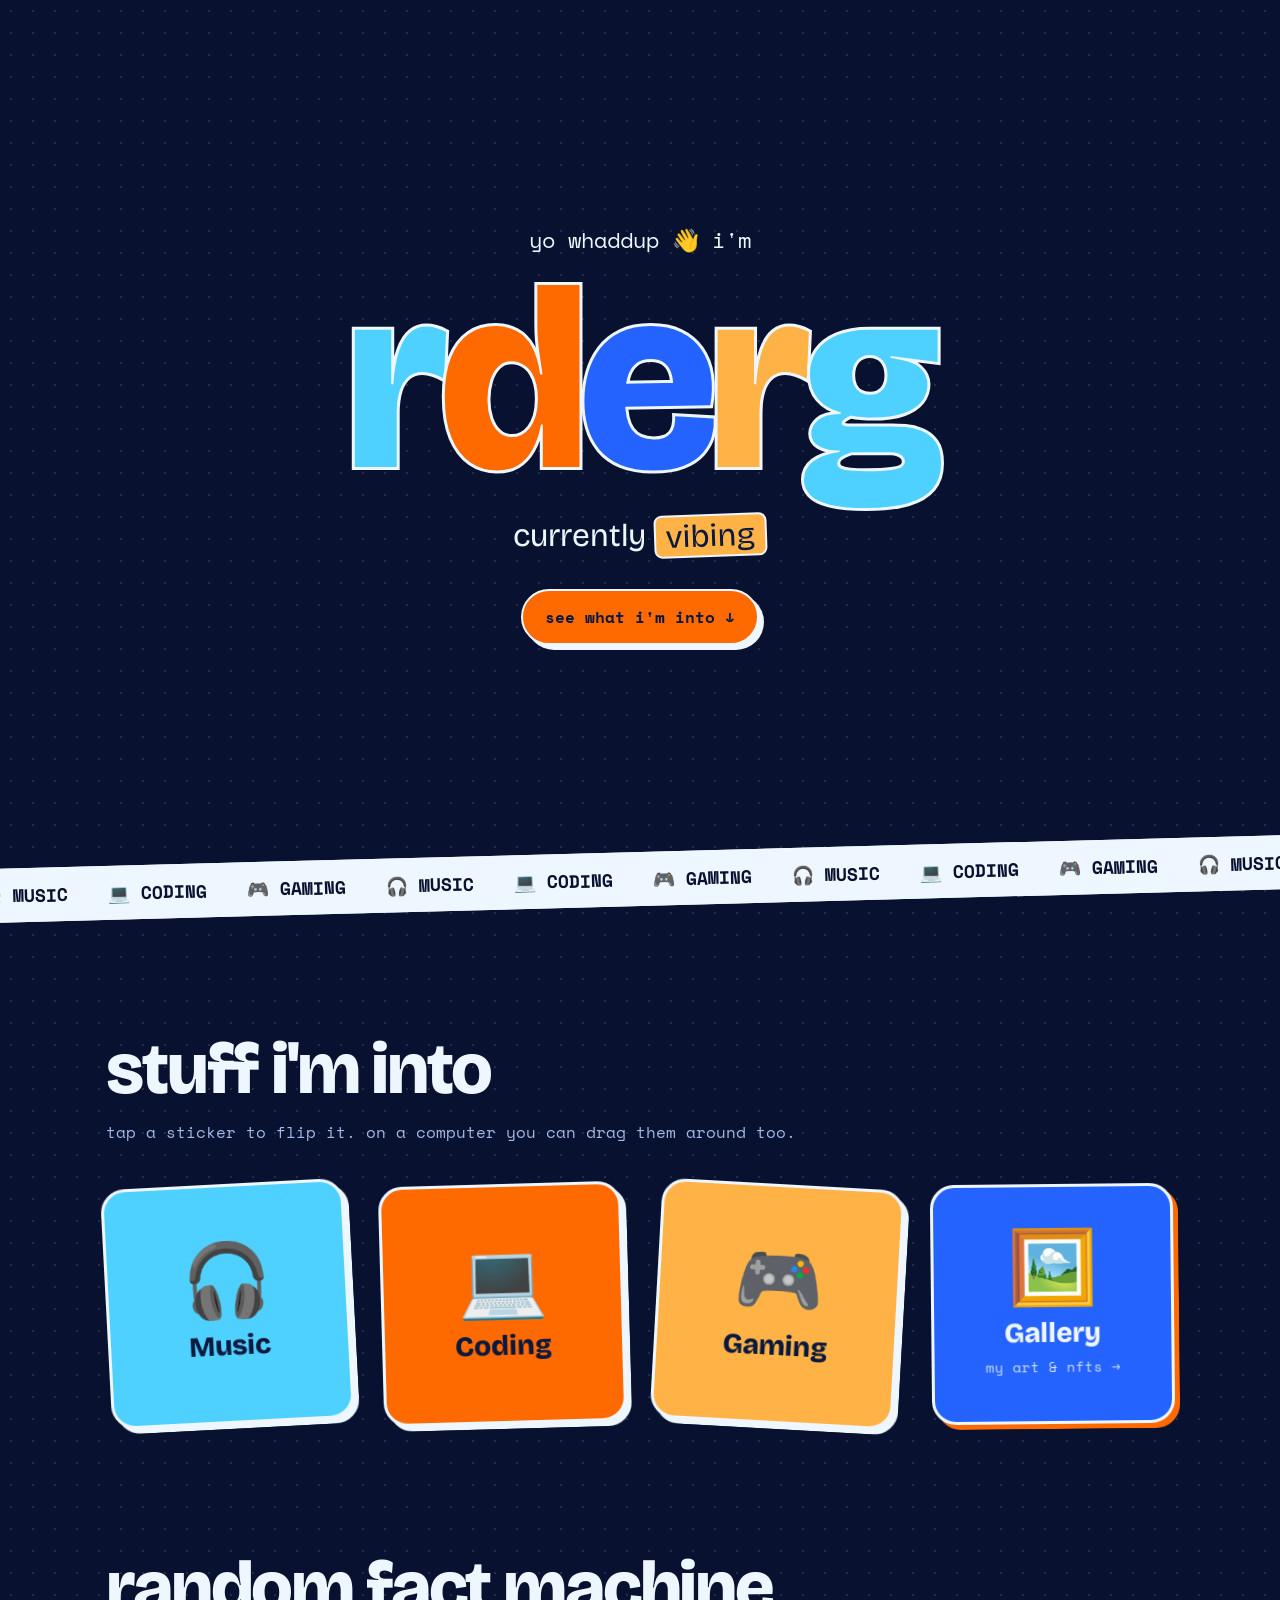
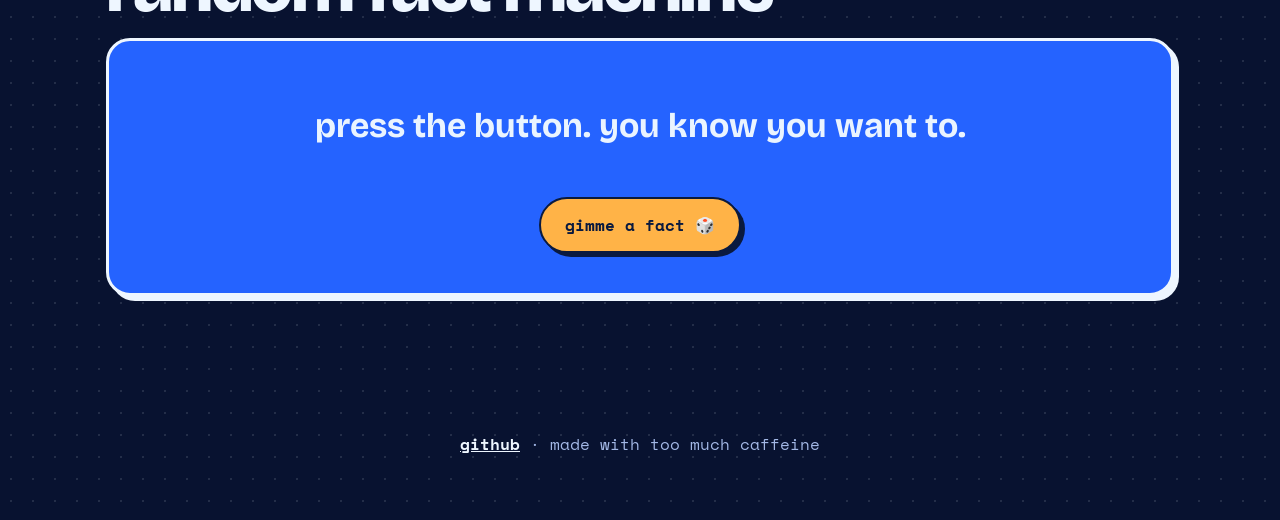
==== index.html @ 8c806bb3 "Build new personal site with sticker board and gallery Dark-only site in the fursona palette: bouncy" ====
<!DOCTYPE html>
<html lang="en">
<head>
  <meta charset="utf-8">
  <meta name="viewport" content="width=device-width, initial-scale=1">
  <title>rderg</title>
  <meta name="description" content="rderg's corner of the internet.">
  <link rel="icon" href="data:image/svg+xml,<svg xmlns='http://www.w3.org/2000/svg' viewBox='0 0 100 100'><text y='.9em' font-size='90'>✌️</text></svg>">
  <link rel="preconnect" href="https://fonts.googleapis.com">
  <link rel="preconnect" href="https://fonts.gstatic.com" crossorigin>
  <link href="https://fonts.googleapis.com/css2?family=Bricolage+Grotesque:opsz,wght@12..96,400;12..96,700;12..96,800&family=Space+Mono:wght@400;700&display=swap" rel="stylesheet">
  <link rel="stylesheet" href="style.css">
</head>
<body>
  <header class="hero">
    <p class="hero-hi">yo whaddup 👋 i'm</p>
    <h1 class="hero-name" id="heroName" aria-label="rderg">rderg</h1>
    <p class="hero-tagline">
      currently <span class="rotator" id="rotator">vibing</span>
    </p>
    <a class="hero-cta" href="#stuff">see what i'm into ↓</a>
  </header>

  <div class="ticker-wrap" aria-hidden="true">
    <div class="ticker">
      <div class="ticker-track" id="tickerTrack"></div>
    </div>
  </div>

  <main>
    <section id="stuff" class="section">
      <h2 class="section-title">stuff i'm into</h2>
      <p class="section-hint">tap a sticker to flip it. on a computer you can drag them around too.</p>
      <div class="board" id="board"></div>
    </section>

    <section class="section">
      <h2 class="section-title">random fact machine</h2>
      <div class="fact-box">
        <p class="fact" id="fact">press the button. you know you want to.</p>
        <button class="fact-btn" id="factBtn">gimme a fact 🎲</button>
      </div>
    </section>
  </main>

  <footer class="footer">
    <p>
      <a href="https://github.com/rderg">github</a>
      <span aria-hidden="true">·</span>
      made with too much caffeine
    </p>
  </footer>

  <script src="script.js"></script>
</body>
</html>
---- style.css ----
:root {
  /* fursona palette */
  --blue-dark: #2563ff;
  --blue-light: #4fd1ff;
  --orange-light: #ffb347;
  --orange: #ff6a00;
  --navy: #0a1a3f;

  --bg: #081230;
  --ink: #eef6ff;
  --muted: #a3b8e6;
  --card: #12245a;
  --line: #eef6ff;
  --shadow: 5px 5px 0 var(--line);
  --display: "Bricolage Grotesque", system-ui, sans-serif;
  --mono: "Space Mono", ui-monospace, monospace;
}

* { box-sizing: border-box; }

html { scroll-behavior: smooth; }

body {
  margin: 0;
  background: var(--bg);
  background-image: radial-gradient(color-mix(in srgb, var(--ink) 12%, transparent) 1px, transparent 1px);
  background-size: 22px 22px;
  color: var(--ink);
  font-family: var(--display);
  overflow-x: hidden;
}

a { color: inherit; }

/* ---------- hero ---------- */
.hero {
  min-height: 92vh;
  display: flex;
  flex-direction: column;
  justify-content: center;
  align-items: center;
  text-align: center;
  padding: 80px 16px 40px;
}

.hero-hi {
  font-family: var(--mono);
  font-size: clamp(16px, 2.5vw, 22px);
  margin: 0;
}

.hero-name {
  font-size: clamp(88px, 22vw, 260px);
  font-weight: 800;
  line-height: .9;
  margin: 8px 0 16px;
  letter-spacing: -0.04em;
  user-select: none;
}

.hero-name span {
  display: inline-block;
  cursor: pointer;
  -webkit-text-stroke: 6px var(--line);
  paint-order: stroke fill;
  transition: transform .25s cubic-bezier(.3, 1.8, .5, 1);
}
.hero-name span:nth-child(4n+1) { color: var(--blue-light); }
.hero-name span:nth-child(4n+2) { color: var(--orange); }
.hero-name span:nth-child(4n+3) { color: var(--blue-dark); }
.hero-name span:nth-child(4n+4) { color: var(--orange-light); }
.hero-name span:hover { transform: translateY(-18px) rotate(-8deg); }
.hero-name span.boing { animation: boing .6s cubic-bezier(.3, 1.8, .5, 1); }

@keyframes boing {
  0%   { transform: scale(1); }
  30%  { transform: scale(1.3, .7); }
  60%  { transform: scale(.85, 1.2) translateY(-20px); }
  100% { transform: scale(1); }
}

.hero-tagline {
  font-size: clamp(20px, 3.5vw, 32px);
  margin: 0 0 32px;
}

.rotator {
  display: inline-block;
  background: var(--orange-light);
  color: var(--navy);
  padding: 0 10px;
  border: 2px solid var(--line);
  border-radius: 8px;
  transform: rotate(-2deg);
  transition: opacity .2s, transform .2s;
}
.rotator.out { opacity: 0; transform: rotate(-2deg) translateY(10px); }

.hero-cta {
  font-family: var(--mono);
  font-weight: 700;
  text-decoration: none;
  background: var(--orange);
  color: var(--navy);
  border: 2px solid var(--line);
  box-shadow: var(--shadow);
  padding: 14px 22px;
  border-radius: 999px;
  transition: transform .15s, box-shadow .15s;
}
.hero-cta:hover { transform: translate(-2px, -2px); box-shadow: 7px 7px 0 var(--line); }
.hero-cta:active { transform: translate(3px, 3px); box-shadow: 2px 2px 0 var(--line); }

/* ---------- ticker ---------- */
.ticker-wrap { overflow: hidden; padding: 24px 0; }
.ticker {
  background: var(--ink);
  color: var(--bg);
  border-block: 2px solid var(--line);
  overflow: hidden;
  transform: rotate(-1.5deg);
  margin: 0 -20px;
  padding: 12px 0;
}
.ticker-track {
  display: flex;
  width: max-content;
  gap: 40px;
  font-family: var(--mono);
  font-weight: 700;
  font-size: 18px;
  white-space: nowrap;
  animation: scroll 30s linear infinite;
}
@keyframes scroll { to { transform: translateX(-50%); } }

/* ---------- sections ---------- */
main { max-width: 1100px; margin: 0 auto; padding: 0 16px; }

.section { padding: 96px 0 24px; }

.section-title {
  font-size: clamp(40px, 7vw, 72px);
  font-weight: 800;
  margin: 0 0 8px;
  letter-spacing: -0.03em;
}
.section-hint {
  font-family: var(--mono);
  color: var(--muted);
  margin: 0 0 40px;
}

/* ---------- sticker board ---------- */
.board {
  display: grid;
  grid-template-columns: repeat(auto-fill, minmax(220px, 1fr));
  gap: 32px;
}

.sticker {
  position: relative;
  height: 240px;
  perspective: 900px;
  cursor: pointer;
  user-select: none;
  touch-action: manipulation;
  --tilt: var(--rand, 0deg);
  transform: translate(var(--dx, 0), var(--dy, 0)) rotate(var(--tilt, 0deg));
  transition: transform .3s cubic-bezier(.3, 1.6, .5, 1);
}
.sticker:hover { --tilt: 0deg; z-index: 5; }
.sticker.dragging { transition: none; z-index: 20; cursor: grabbing; }

.sticker-inner {
  position: absolute;
  inset: 0;
  transform-style: preserve-3d;
  transition: transform .6s cubic-bezier(.3, 1.4, .5, 1);
}
.sticker.flipped .sticker-inner { transform: rotateY(180deg); }

.sticker-face {
  position: absolute;
  inset: 0;
  backface-visibility: hidden;
  border: 3px solid var(--line);
  border-radius: 24px;
  box-shadow: var(--shadow);
  padding: 20px;
  display: flex;
  flex-direction: column;
}

.sticker-front {
  background: var(--accent);
  color: var(--accent-ink, var(--navy));
  align-items: center;
  justify-content: center;
  text-align: center;
}
.sticker-emoji { font-size: 72px; line-height: 1; margin-bottom: 12px; transition: transform .3s; }
.sticker:hover .sticker-emoji { transform: scale(1.15) rotate(10deg); }
.sticker-title { font-size: 28px; font-weight: 800; margin: 0; }
.sticker-sub { font-family: var(--mono); font-size: 14px; margin: 6px 0 0; opacity: .85; }

.sticker-link { display: block; text-decoration: none; }
.sticker-link .sticker-face { box-shadow: 5px 5px 0 var(--orange); }
.sticker-link:hover .sticker-face { box-shadow: 8px 8px 0 var(--orange); }

.sticker-back {
  background: var(--card);
  transform: rotateY(180deg);
  justify-content: center;
}
.sticker-back h3 { margin: 0 0 8px; font-size: 22px; }
.sticker-back p { margin: 0; font-family: var(--mono); font-size: 14px; line-height: 1.5; color: var(--muted); }

/* ---------- facts ---------- */
.fact-box {
  background: var(--blue-dark);
  color: #eaf4ff;
  border: 3px solid var(--line);
  border-radius: 24px;
  box-shadow: var(--shadow);
  padding: 40px 32px;
  text-align: center;
}
.fact {
  font-size: clamp(22px, 3.5vw, 34px);
  font-weight: 700;
  margin: 0 0 28px;
  min-height: 2.6em;
  display: flex;
  align-items: center;
  justify-content: center;
}
.fact.pop { animation: pop .4s cubic-bezier(.3, 1.8, .5, 1); }
@keyframes pop { from { transform: scale(.8); opacity: 0; } }

.fact-btn {
  font-family: var(--mono);
  font-weight: 700;
  font-size: 16px;
  background: var(--orange-light);
  color: var(--navy);
  border: 2px solid var(--navy);
  box-shadow: 4px 4px 0 var(--navy);
  padding: 14px 24px;
  border-radius: 999px;
  cursor: pointer;
  transition: transform .15s, box-shadow .15s;
}
.fact-btn:hover { transform: translate(-2px, -2px); box-shadow: 6px 6px 0 var(--navy); }
.fact-btn:active { transform: translate(3px, 3px); box-shadow: 1px 1px 0 var(--navy); }

/* ---------- gallery page ---------- */
.gallery-page { padding-top: 32px; }

.back-link {
  display: inline-block;
  font-family: var(--mono);
  font-weight: 700;
  text-decoration: none;
  padding: 8px 16px;
  border: 2px solid var(--line);
  border-radius: 999px;
  background: var(--card);
  transition: transform .15s;
}
.back-link:hover { transform: translateX(-4px); }

.gallery-header { padding: 56px 0 32px; }

.filters { display: flex; flex-wrap: wrap; gap: 10px; }
.filter {
  font-family: var(--mono);
  font-weight: 700;
  font-size: 15px;
  color: var(--ink);
  background: var(--card);
  border: 2px solid var(--line);
  border-radius: 999px;
  padding: 10px 18px;
  cursor: pointer;
  transition: transform .15s, background-color .15s;
}
.filter:hover { transform: translateY(-2px); }
.filter.active { background: var(--orange); color: var(--navy); box-shadow: 3px 3px 0 var(--line); }

.gallery-grid {
  display: grid;
  grid-template-columns: repeat(auto-fill, minmax(240px, 1fr));
  gap: 28px;
}

.art-tile {
  display: flex;
  flex-direction: column;
  padding: 0;
  font: inherit;
  color: var(--ink);
  text-align: left;
  background: var(--card);
  border: 3px solid var(--line);
  border-radius: 20px;
  box-shadow: var(--shadow);
  overflow: hidden;
  cursor: zoom-in;
  transform: rotate(var(--rand, 0deg));
  transition: transform .3s cubic-bezier(.3, 1.6, .5, 1), box-shadow .2s;
}
.art-tile:hover { transform: rotate(0deg) translateY(-6px); box-shadow: 8px 10px 0 var(--orange); }
.art-tile[hidden] { display: none; }
.art-tile img, .art-tile .placeholder {
  width: 100%;
  aspect-ratio: 1;
  object-fit: cover;
  border-bottom: 3px solid var(--line);
}
.art-tile img { display: block; }

.placeholder {
  display: grid;
  place-items: center;
  font-size: 72px;
  background:
    repeating-linear-gradient(45deg, transparent 0 14px, rgb(255 255 255 / .12) 14px 28px),
    var(--accent);
}

.art-caption {
  display: flex;
  justify-content: space-between;
  align-items: center;
  gap: 8px;
  padding: 14px 16px;
  font-weight: 700;
  font-size: 18px;
}

.tag {
  font-family: var(--mono);
  font-size: 12px;
  font-weight: 700;
  text-transform: uppercase;
  color: var(--navy);
  background: var(--blue-light);
  padding: 3px 10px;
  border-radius: 999px;
  white-space: nowrap;
}
[data-type="nft"] .tag, .tag.nft { background: var(--orange-light); }

.gallery-empty { font-family: var(--mono); color: var(--muted); text-align: center; padding: 40px 0; }

.lightbox {
  width: min(720px, calc(100vw - 32px));
  max-height: calc(100vh - 32px);
  padding: 0;
  color: var(--ink);
  background: var(--card);
  border: 3px solid var(--line);
  border-radius: 24px;
  box-shadow: 8px 8px 0 var(--orange);
  overflow: auto;
}
.lightbox::backdrop { background: rgb(4 9 26 / .8); backdrop-filter: blur(4px); }
.lightbox[open] { animation: pop .3s cubic-bezier(.3, 1.6, .5, 1); }
.lightbox-media img {
  display: block;
  width: 100%;
  max-height: 70vh;
  object-fit: contain;
  background: var(--navy);
}
.lightbox-media .placeholder { aspect-ratio: 16 / 10; font-size: 120px; }
.lightbox-info { padding: 20px 24px 28px; }
.lightbox-info h2 { margin: 10px 0 6px; font-size: 32px; }
.lightbox-info p { margin: 0 0 20px; font-family: var(--mono); color: var(--muted); }
.lightbox-info p:empty { display: none; }
.lightbox-info .hero-cta { display: inline-block; }
.lightbox-info .hero-cta[hidden] { display: none; }
.lightbox-close {
  position: absolute;
  top: 12px;
  right: 12px;
  z-index: 1;
  width: 40px;
  height: 40px;
  border-radius: 50%;
  border: 2px solid var(--navy);
  background: var(--orange-light);
  color: var(--navy);
  font-size: 18px;
  font-weight: 700;
  cursor: pointer;
}

/* ---------- footer ---------- */
.footer {
  text-align: center;
  font-family: var(--mono);
  padding: 96px 16px 48px;
  color: var(--muted);
}
.footer a { color: var(--ink); font-weight: 700; }

/* ---------- click confetti ---------- */
.burst {
  position: fixed;
  pointer-events: none;
  z-index: 100;
  font-size: 22px;
  animation: fly .9s ease-out forwards;
}
@keyframes fly {
  to { transform: translate(var(--x), var(--y)) rotate(var(--r)); opacity: 0; }
}

/* ---------- small screens ---------- */
@media (max-width: 640px) {
  .board { gap: 24px; }
  .section { padding-top: 72px; }
}

@media (prefers-reduced-motion: reduce) {
  *, *::before, *::after { animation: none !important; transition: none !important; }
}
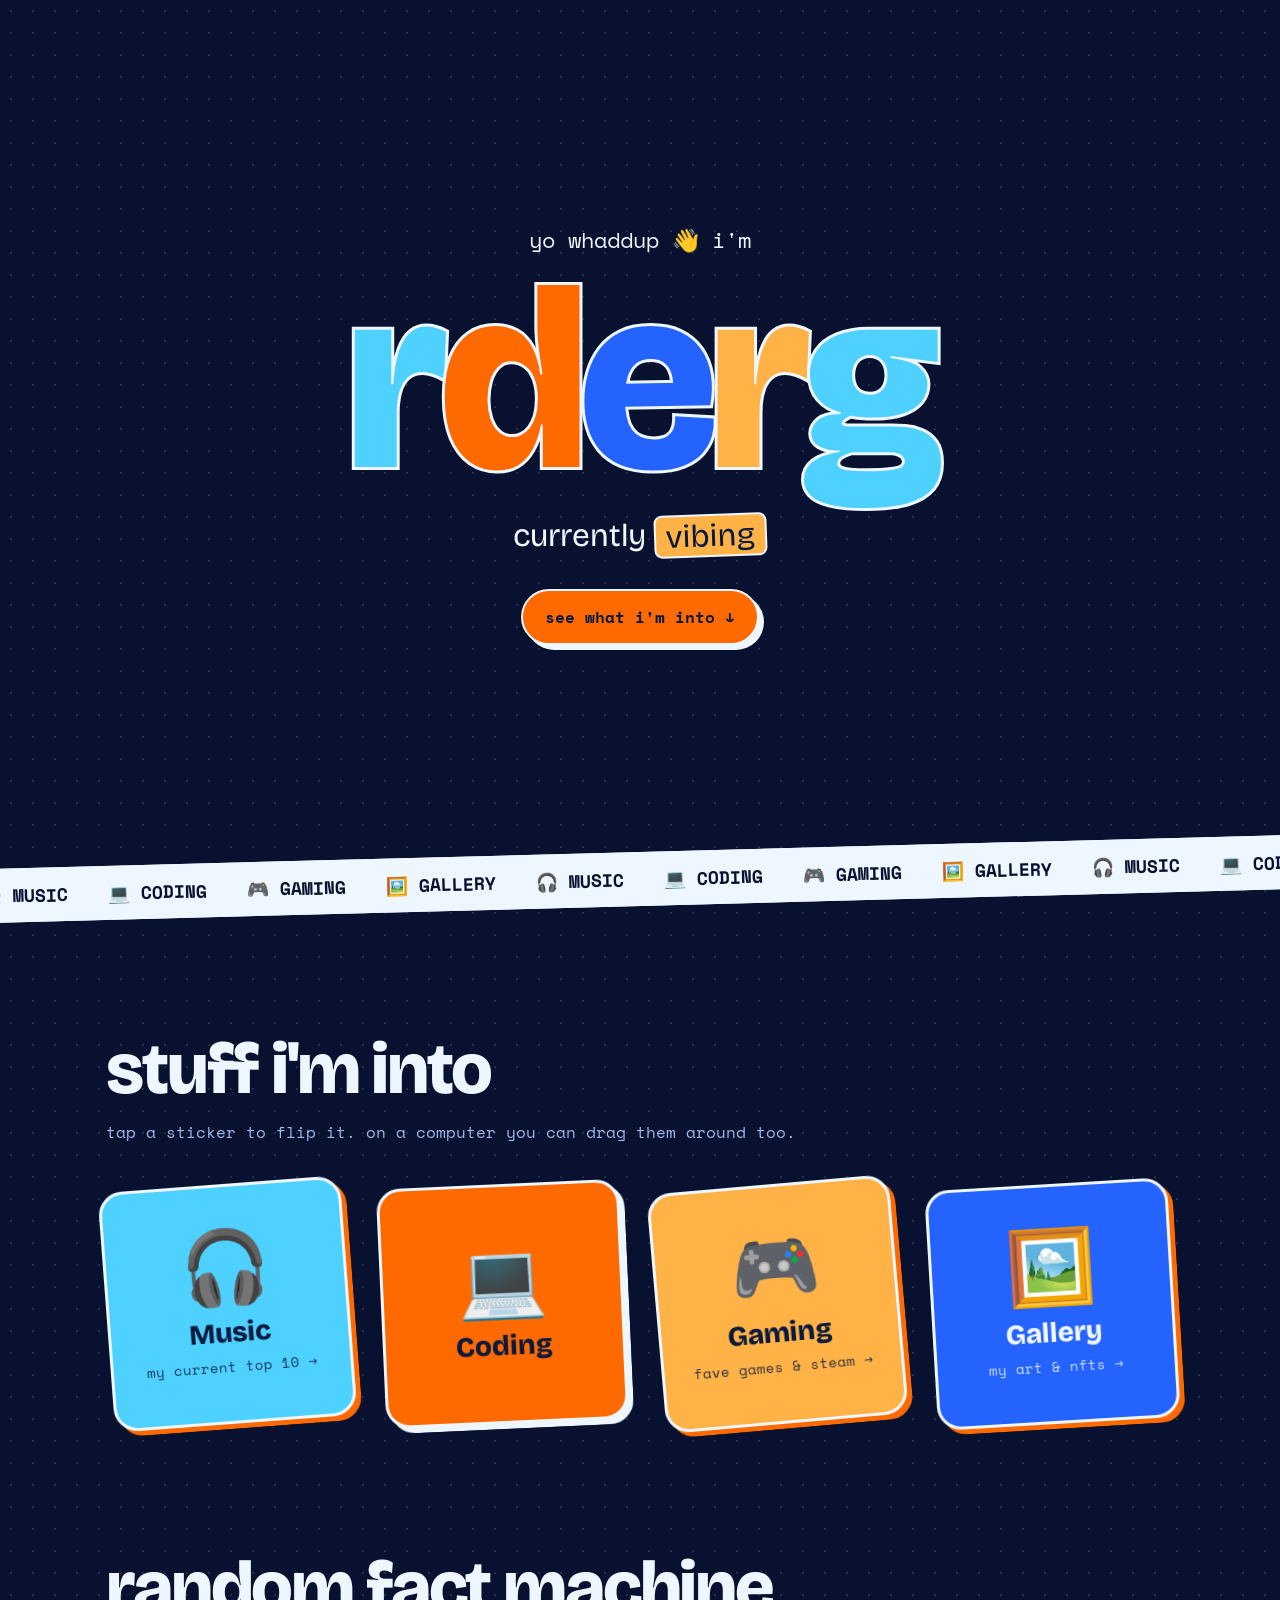
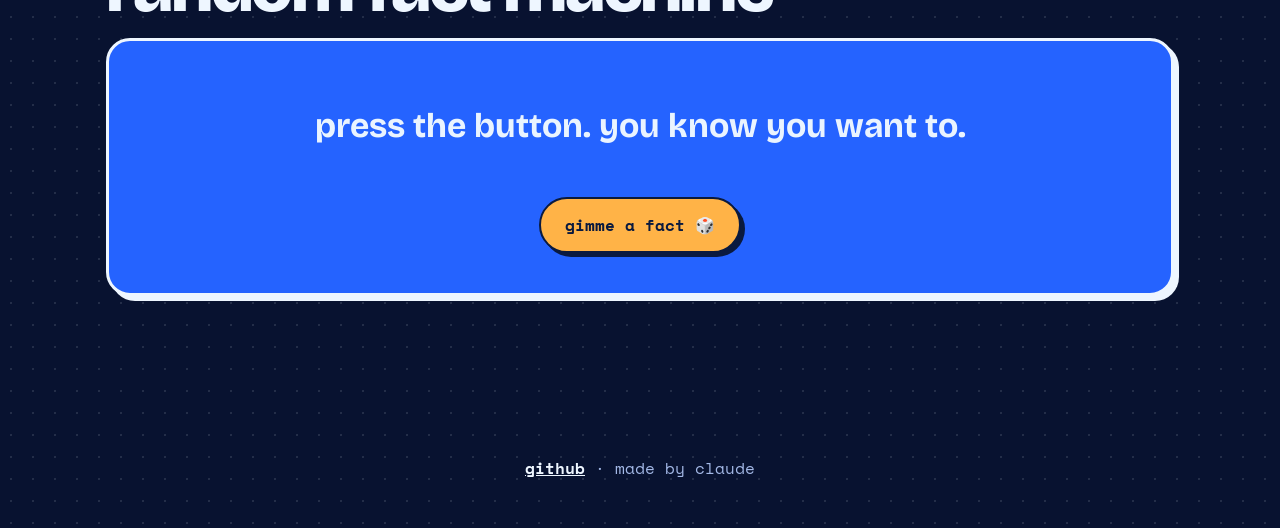
==== commit 9f1fe0b2: "Add walking Claude guy to the footer Footer now reads "made by claude" with a little pixel guy walki" ====
--- a/index.html
+++ b/index.html
@@ -44,10 +44,56 @@
   </main>
 
   <footer class="footer">
-    <p>
+    <p class="footer-walk">
+      <svg class="walker" viewBox="0 0 13 9" aria-hidden="true" shape-rendering="crispEdges">
+        <g class="walker-frame f1">
+          <rect x="2" y="1" width="9" height="6" />
+          <rect x="0" y="3" width="2" height="2" />
+          <rect x="11" y="3" width="2" height="2" />
+          <rect class="walker-eye" x="4" y="2" width="1" height="2" />
+          <rect class="walker-eye" x="8" y="2" width="1" height="2" />
+          <rect x="3" y="7" width="1" height="2" />
+          <rect x="7" y="7" width="1" height="2" />
+          <rect x="5" y="7" width="1" height="1" />
+          <rect x="9" y="7" width="1" height="1" />
+        </g>
+        <g class="walker-frame f2">
+          <rect x="2" y="0" width="9" height="6" />
+          <rect x="0" y="2" width="2" height="2" />
+          <rect x="11" y="2" width="2" height="2" />
+          <rect class="walker-eye" x="4" y="1" width="1" height="2" />
+          <rect class="walker-eye" x="8" y="1" width="1" height="2" />
+          <rect x="3" y="6" width="1" height="3" />
+          <rect x="7" y="6" width="1" height="3" />
+          <rect x="5" y="6" width="1" height="3" />
+          <rect x="9" y="6" width="1" height="3" />
+        </g>
+        <g class="walker-frame f3">
+          <rect x="2" y="1" width="9" height="6" />
+          <rect x="0" y="3" width="2" height="2" />
+          <rect x="11" y="3" width="2" height="2" />
+          <rect class="walker-eye" x="4" y="2" width="1" height="2" />
+          <rect class="walker-eye" x="8" y="2" width="1" height="2" />
+          <rect x="5" y="7" width="1" height="2" />
+          <rect x="9" y="7" width="1" height="2" />
+          <rect x="3" y="7" width="1" height="1" />
+          <rect x="7" y="7" width="1" height="1" />
+        </g>
+        <g class="walker-frame f4">
+          <rect x="2" y="0" width="9" height="6" />
+          <rect x="0" y="2" width="2" height="2" />
+          <rect x="11" y="2" width="2" height="2" />
+          <rect class="walker-eye" x="4" y="1" width="1" height="2" />
+          <rect class="walker-eye" x="8" y="1" width="1" height="2" />
+          <rect x="3" y="6" width="1" height="3" />
+          <rect x="7" y="6" width="1" height="3" />
+          <rect x="5" y="6" width="1" height="3" />
+          <rect x="9" y="6" width="1" height="3" />
+        </g>
+      </svg>
       <a href="https://github.com/rderg">github</a>
       <span aria-hidden="true">·</span>
-      made with too much caffeine
+      made by claude
     </p>
   </footer>
 
--- a/style.css
+++ b/style.css
@@ -254,8 +254,8 @@
 .fact-btn:hover { transform: translate(-2px, -2px); box-shadow: 6px 6px 0 var(--navy); }
 .fact-btn:active { transform: translate(3px, 3px); box-shadow: 1px 1px 0 var(--navy); }
 
-/* ---------- gallery page ---------- */
-.gallery-page { padding-top: 32px; }
+/* ---------- subpages ---------- */
+.subpage { padding-top: 32px; }
 
 .back-link {
   display: inline-block;
@@ -270,7 +270,7 @@
 }
 .back-link:hover { transform: translateX(-4px); }
 
-.gallery-header { padding: 56px 0 32px; }
+.subpage-header { padding: 56px 0 32px; }
 
 .filters { display: flex; flex-wrap: wrap; gap: 10px; }
 .filter {
@@ -397,6 +397,86 @@
   cursor: pointer;
 }
 
+/* ---------- games page ---------- */
+.steam-btn { display: inline-block; margin-top: 8px; }
+
+.games-grid {
+  display: grid;
+  grid-template-columns: repeat(auto-fill, minmax(280px, 1fr));
+  gap: 28px;
+}
+
+.game-card {
+  display: block;
+  color: var(--ink);
+  text-decoration: none;
+  background: var(--card);
+  border: 3px solid var(--line);
+  border-radius: 20px;
+  box-shadow: var(--shadow);
+  overflow: hidden;
+  transform: rotate(var(--rand, 0deg));
+  transition: transform .3s cubic-bezier(.3, 1.6, .5, 1), box-shadow .2s;
+}
+a.game-card:hover { transform: rotate(0deg) translateY(-6px); box-shadow: 8px 10px 0 var(--orange); }
+
+.game-cover {
+  display: block;
+  width: 100%;
+  aspect-ratio: 460 / 215;
+  object-fit: cover;
+  border-bottom: 3px solid var(--line);
+}
+.game-cover.placeholder { display: grid; font-size: 56px; }
+
+.game-info { padding: 14px 16px 18px; }
+.game-title-row { display: flex; justify-content: space-between; align-items: center; gap: 8px; }
+.game-info h2 { margin: 0; font-size: 22px; }
+.game-info p { margin: 6px 0 0; font-family: var(--mono); font-size: 14px; color: var(--muted); }
+
+/* ---------- music page ---------- */
+.chart { list-style: none; margin: 0; padding: 0; display: grid; gap: 14px; }
+.chart li { animation: slide-in .4s cubic-bezier(.3, 1.4, .5, 1) backwards; animation-delay: calc(var(--i) * 40ms); }
+@keyframes slide-in { from { opacity: 0; transform: translateX(-24px); } }
+
+.chart-row {
+  display: flex;
+  align-items: center;
+  gap: 18px;
+  padding: 14px 20px;
+  color: var(--ink);
+  background: var(--card);
+  border: 3px solid var(--line);
+  border-radius: 18px;
+}
+
+.chart-rank {
+  flex: none;
+  width: 48px;
+  font-size: 40px;
+  font-weight: 800;
+  text-align: center;
+  color: var(--blue-light);
+}
+.chart-song { flex: 1; min-width: 0; display: flex; flex-direction: column; }
+.chart-title { font-size: 20px; font-weight: 700; overflow: hidden; text-overflow: ellipsis; white-space: nowrap; }
+.chart-artist { font-family: var(--mono); font-size: 14px; color: var(--muted); overflow: hidden; text-overflow: ellipsis; white-space: nowrap; }
+.chart-row.podium { box-shadow: var(--shadow); }
+.chart li:nth-child(1) .chart-row { background: var(--orange); color: var(--navy); }
+.chart li:nth-child(2) .chart-row { background: var(--orange-light); color: var(--navy); }
+.chart li:nth-child(3) .chart-row { background: var(--blue-light); color: var(--navy); }
+.chart li:nth-child(-n+3) .chart-rank { color: var(--navy); }
+.chart li:nth-child(-n+3) .chart-artist { color: rgb(10 26 63 / .75); }
+.chart li:nth-child(1) .chart-row { padding-block: 22px; }
+.chart li:nth-child(1) .chart-rank { font-size: 56px; }
+.chart li:nth-child(1) .chart-title { font-size: 26px; }
+
+@media (max-width: 640px) {
+  .chart-row { gap: 12px; padding: 12px 14px; }
+  .chart-rank { width: 36px; font-size: 30px; }
+  .chart-row .tag { display: none; }
+}
+
 /* ---------- footer ---------- */
 .footer {
   text-align: center;
@@ -405,6 +485,45 @@
   color: var(--muted);
 }
 .footer a { color: var(--ink); font-weight: 700; }
+
+/* little orange guy walking along the footer text */
+.footer-walk {
+  position: relative;
+  display: inline-block;
+  padding-top: 40px;
+  margin: 0;
+}
+.walker {
+  position: absolute;
+  top: 0;
+  left: 0;
+  width: 52px;
+  height: 36px;
+  fill: #d97757;
+  animation: walk 24s linear infinite;
+}
+.walker .walker-eye { fill: var(--navy); }
+
+/* four-frame walk cycle: each frame shows for a quarter of the loop */
+.walker-frame { opacity: 0; animation: walk-frame 1.2s steps(1) infinite; }
+.walker-frame.f2 { animation-delay: -.9s; }
+.walker-frame.f3 { animation-delay: -.6s; }
+.walker-frame.f4 { animation-delay: -.3s; }
+@keyframes walk-frame {
+  0%  { opacity: 1; }
+  25% { opacity: 0; }
+}
+
+@keyframes walk {
+  0%     { left: 0; transform: scaleX(1); }
+  49.99% { left: calc(100% - 52px); transform: scaleX(1); }
+  50%    { left: calc(100% - 52px); transform: scaleX(-1); }
+  100%   { left: 0; transform: scaleX(-1); }
+}
+
+@media (prefers-reduced-motion: reduce) {
+  .walker-frame.f2 { opacity: 1; }
+}
 
 /* ---------- click confetti ---------- */
 .burst {
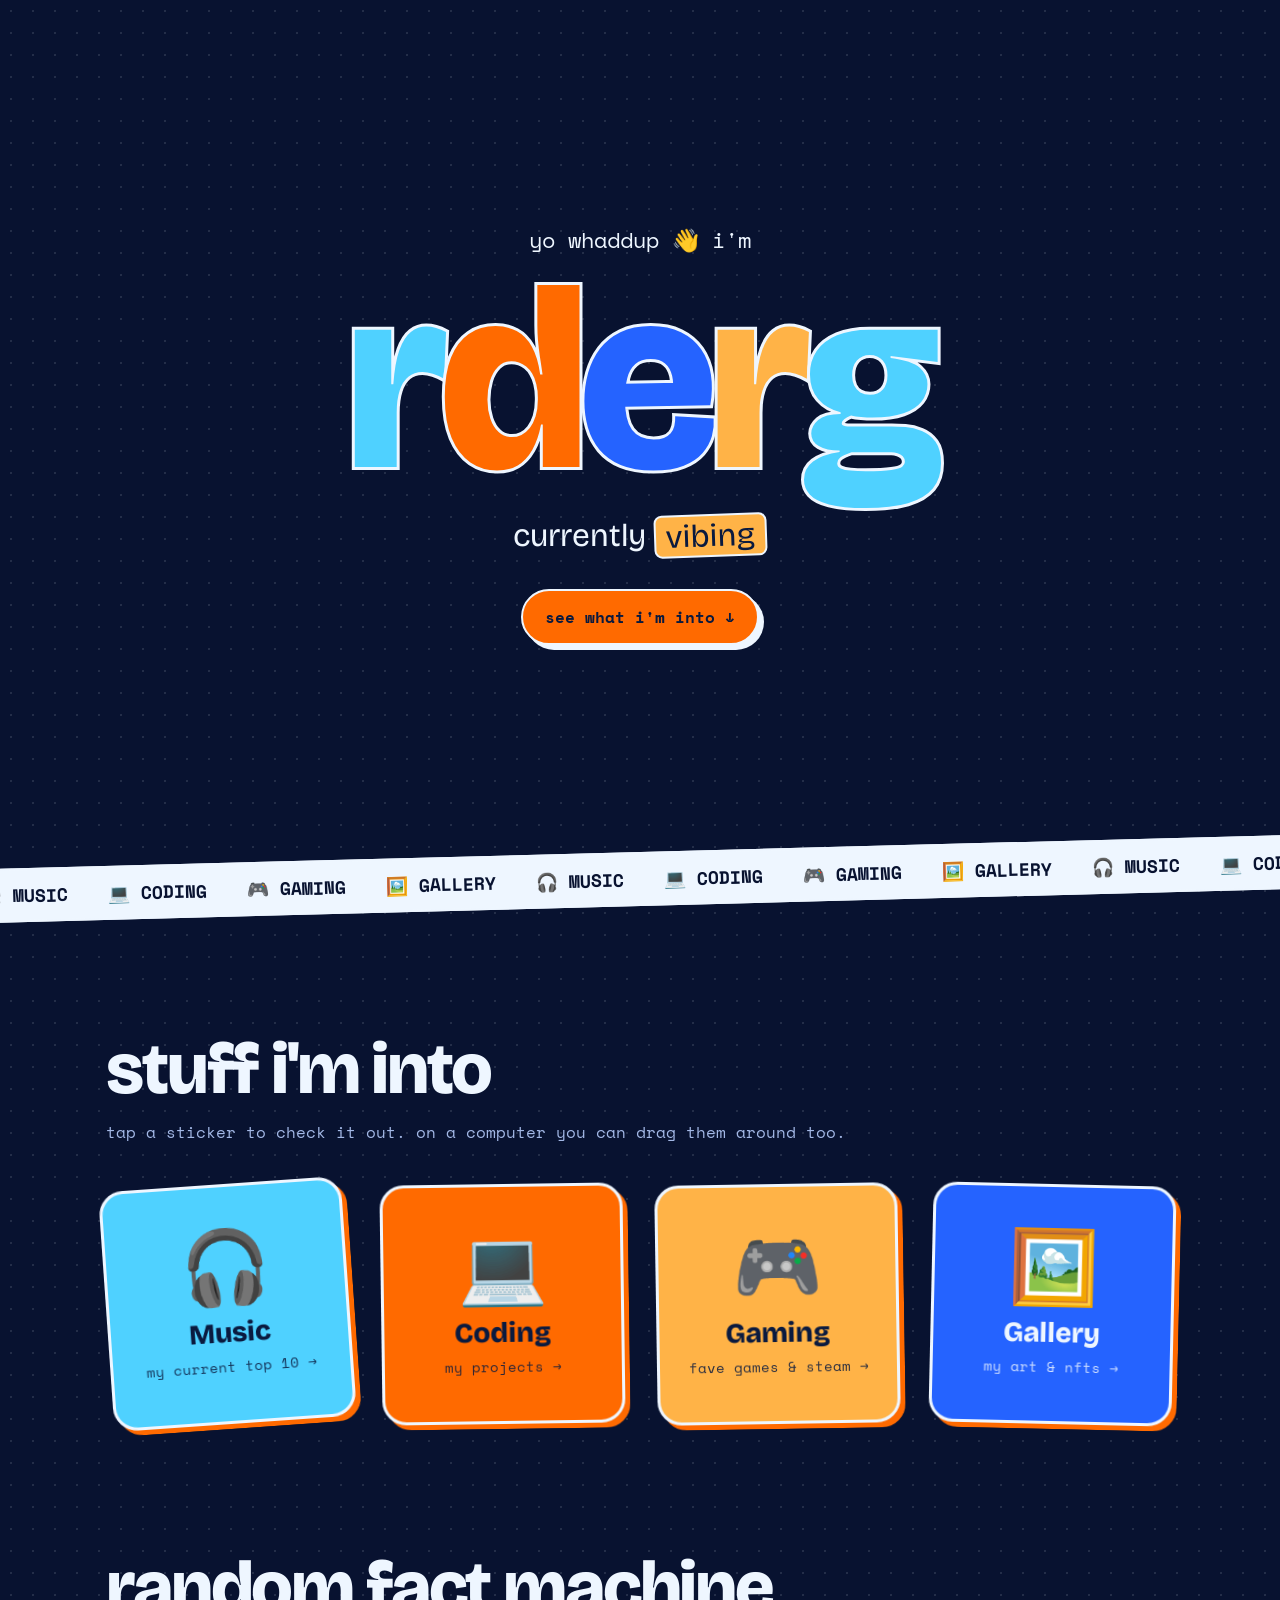
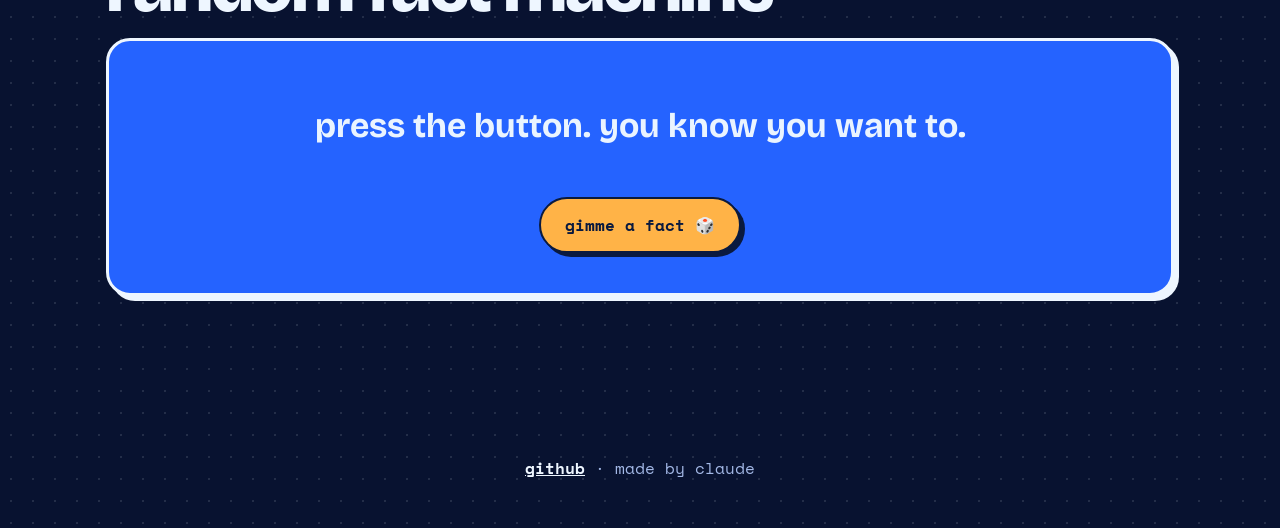
==== commit f52c51f0: "Add coding page and more facts about me Coding sticker now opens a page with the Claude's Plan video" ====
--- a/index.html
+++ b/index.html
@@ -30,7 +30,7 @@
   <main>
     <section id="stuff" class="section">
       <h2 class="section-title">stuff i'm into</h2>
-      <p class="section-hint">tap a sticker to flip it. on a computer you can drag them around too.</p>
+      <p class="section-hint">tap a sticker to check it out. on a computer you can drag them around too.</p>
       <div class="board" id="board"></div>
     </section>
 
--- a/style.css
+++ b/style.css
@@ -434,6 +434,76 @@
 .game-info h2 { margin: 0; font-size: 22px; }
 .game-info p { margin: 6px 0 0; font-family: var(--mono); font-size: 14px; color: var(--muted); }
 
+/* ---------- coding page ---------- */
+.sub-title { font-size: clamp(28px, 5vw, 40px); font-weight: 800; margin: 0 0 20px; letter-spacing: -0.02em; }
+
+.coding-header { text-align: center; max-width: 640px; margin: 0 auto; }
+.asterisk { color: var(--orange); }
+
+.video-card {
+  max-width: 960px;
+  margin: 0 auto;
+  background: var(--card);
+  border: 3px solid var(--line);
+  border-radius: 24px;
+  box-shadow: 8px 8px 0 var(--orange);
+  padding: 12px;
+  transform: rotate(-1deg);
+}
+.video-card iframe {
+  display: block;
+  width: 100%;
+  aspect-ratio: 16 / 9;
+  border: 0;
+  border-radius: 14px;
+}
+
+.video-caption {
+  text-align: center;
+  font-family: var(--mono);
+  color: var(--muted);
+  margin: 24px 0 0;
+}
+
+.projects-section { padding-top: 96px; }
+.projects { display: grid; gap: 28px; }
+
+.project-card {
+  background: var(--card);
+  border: 3px solid var(--line);
+  border-radius: 24px;
+  box-shadow: var(--shadow);
+  padding: 24px;
+}
+.project-head { display: flex; align-items: center; gap: 14px; flex-wrap: wrap; }
+.project-emoji {
+  font-size: 34px;
+  width: 60px;
+  height: 60px;
+  display: grid;
+  place-items: center;
+  background: var(--orange-light);
+  border: 2px solid var(--line);
+  border-radius: 16px;
+}
+.project-head h3 { margin: 0; font-size: 28px; }
+.project-head .tag { background: var(--orange); }
+.project-head .tag.done { background: var(--blue-light); }
+.project-about { font-family: var(--mono); color: var(--muted); line-height: 1.6; margin: 16px 0; }
+
+.project-tags { display: flex; flex-wrap: wrap; gap: 8px; }
+.project-tags span {
+  font-family: var(--mono);
+  font-size: 13px;
+  font-weight: 700;
+  padding: 4px 12px;
+  border: 2px solid var(--blue-light);
+  color: var(--blue-light);
+  border-radius: 999px;
+}
+
+.project-card .hero-cta { display: inline-block; }
+
 /* ---------- music page ---------- */
 .chart { list-style: none; margin: 0; padding: 0; display: grid; gap: 14px; }
 .chart li { animation: slide-in .4s cubic-bezier(.3, 1.4, .5, 1) backwards; animation-delay: calc(var(--i) * 40ms); }
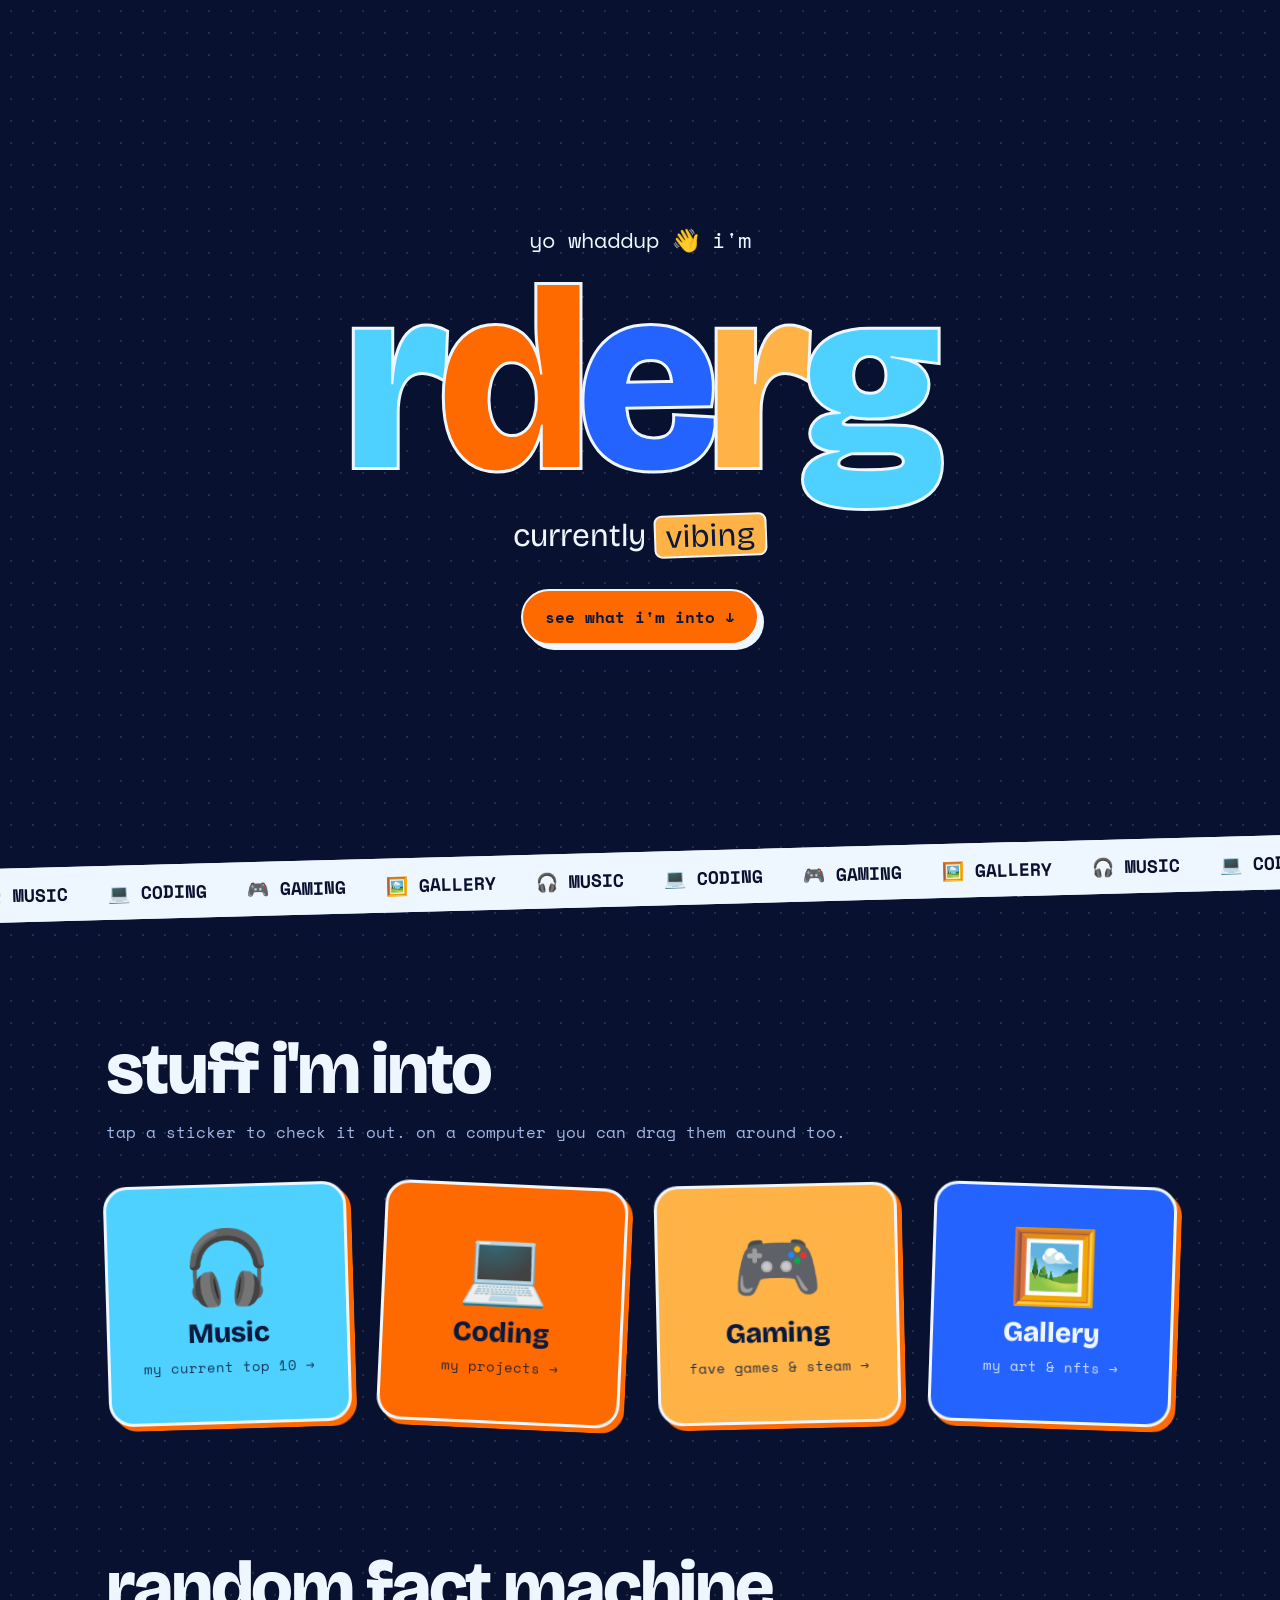
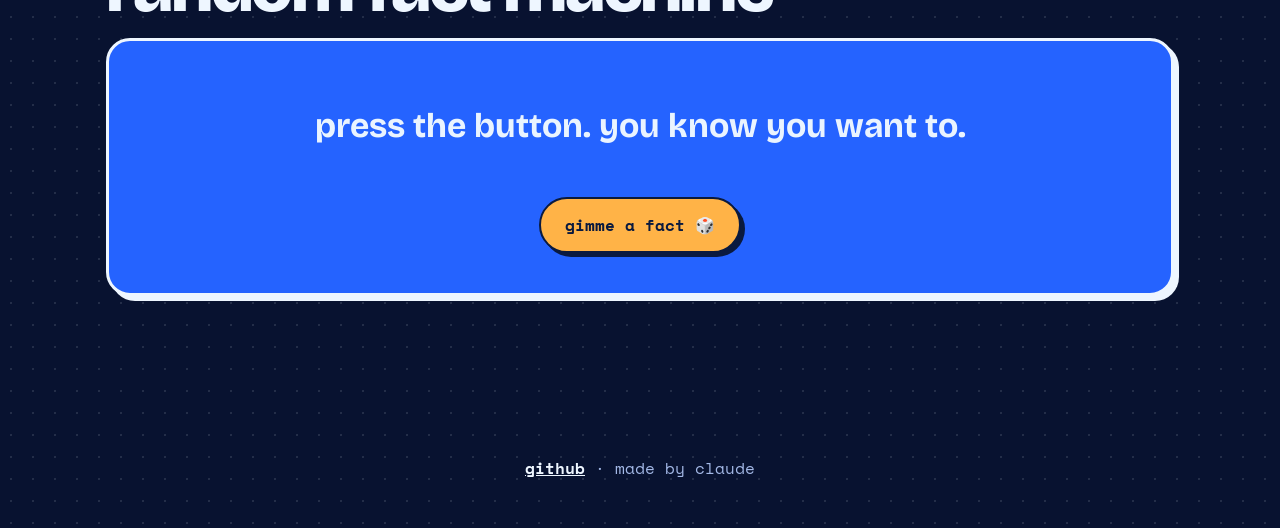
==== commit 422da8e0: "Point github links at the site's repo Co-Authored-By: Claude Opus 5.5 <noreply@anthropic.com>" ====
--- a/index.html
+++ b/index.html
@@ -91,7 +91,7 @@
           <rect x="9" y="6" width="1" height="3" />
         </g>
       </svg>
-      <a href="https://github.com/rderg">github</a>
+      <a href="https://github.com/RexWolfy/rderg.github.io">github</a>
       <span aria-hidden="true">·</span>
       made by claude
     </p>
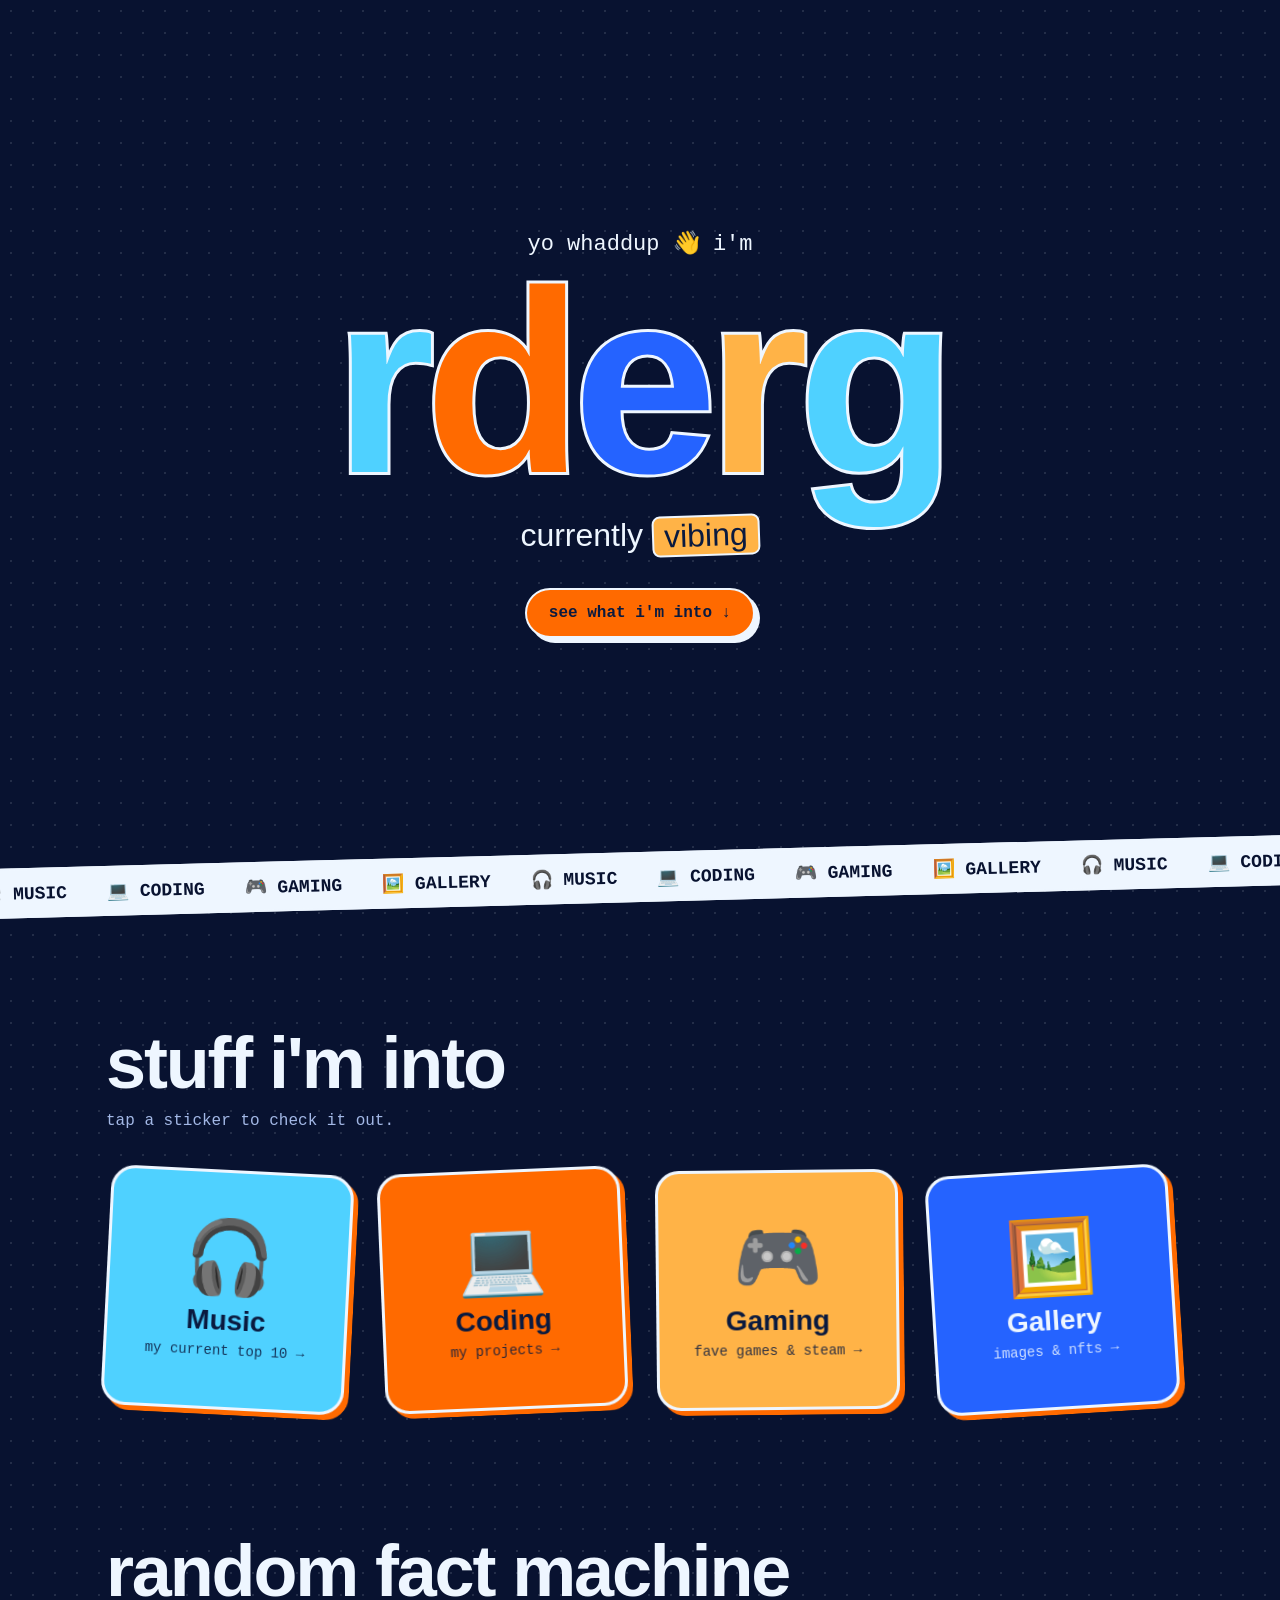
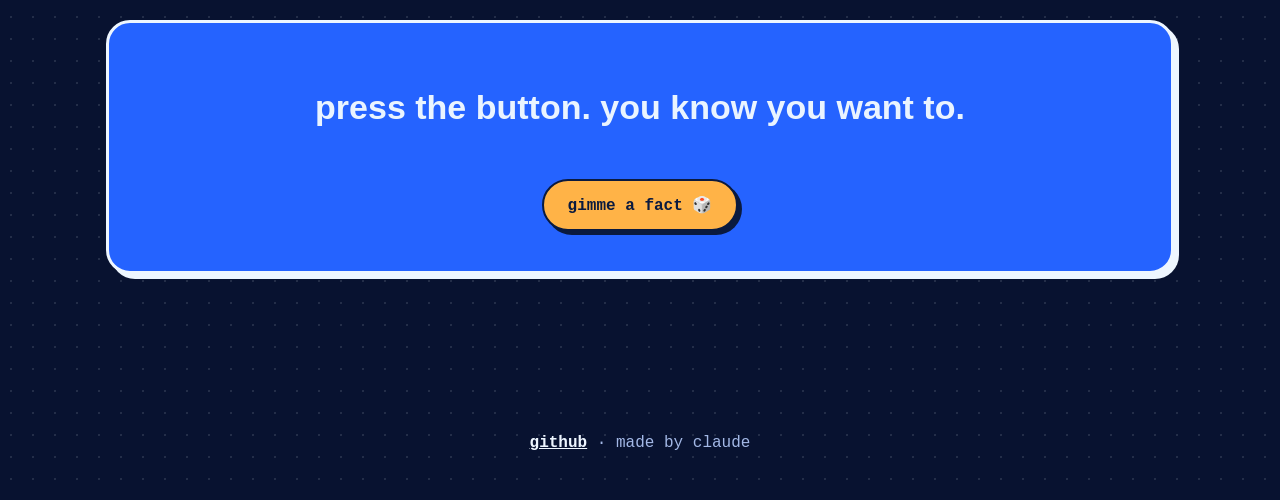
==== commit fff06e2e: "Add NFTs, shared footer, link previews and a 404 page - Gallery shows the real NFTs (crisp pixel-art" ====
--- a/index.html
+++ b/index.html
@@ -5,10 +5,19 @@
   <meta name="viewport" content="width=device-width, initial-scale=1">
   <title>rderg</title>
   <meta name="description" content="rderg's corner of the internet.">
-  <link rel="icon" href="data:image/svg+xml,<svg xmlns='http://www.w3.org/2000/svg' viewBox='0 0 100 100'><text y='.9em' font-size='90'>✌️</text></svg>">
-  <link rel="preconnect" href="https://fonts.googleapis.com">
-  <link rel="preconnect" href="https://fonts.gstatic.com" crossorigin>
-  <link href="https://fonts.googleapis.com/css2?family=Bricolage+Grotesque:opsz,wght@12..96,400;12..96,700;12..96,800&family=Space+Mono:wght@400;700&display=swap" rel="stylesheet">
+  <link rel="icon" href="/favicon.svg" type="image/svg+xml">
+  <link rel="icon" href="/favicon-32.png" type="image/png" sizes="32x32">
+  <link rel="apple-touch-icon" href="/apple-touch-icon.png">
+  <meta name="theme-color" content="#081230">
+  <meta property="og:type" content="website">
+  <meta property="og:site_name" content="rderg">
+  <meta property="og:title" content="rderg">
+  <meta property="og:description" content="rderg's corner of the internet.">
+  <meta property="og:url" content="https://rderg.com/">
+  <meta property="og:image" content="https://rderg.com/og.png">
+  <meta property="og:image:width" content="1200">
+  <meta property="og:image:height" content="630">
+  <meta name="twitter:card" content="summary_large_image">
   <link rel="stylesheet" href="style.css">
 </head>
 <body>
@@ -30,7 +39,7 @@
   <main>
     <section id="stuff" class="section">
       <h2 class="section-title">stuff i'm into</h2>
-      <p class="section-hint">tap a sticker to check it out. on a computer you can drag them around too.</p>
+      <p class="section-hint">tap a sticker to check it out.</p>
       <div class="board" id="board"></div>
     </section>
 
@@ -43,60 +52,9 @@
     </section>
   </main>
 
-  <footer class="footer">
-    <p class="footer-walk">
-      <svg class="walker" viewBox="0 0 13 9" aria-hidden="true" shape-rendering="crispEdges">
-        <g class="walker-frame f1">
-          <rect x="2" y="1" width="9" height="6" />
-          <rect x="0" y="3" width="2" height="2" />
-          <rect x="11" y="3" width="2" height="2" />
-          <rect class="walker-eye" x="4" y="2" width="1" height="2" />
-          <rect class="walker-eye" x="8" y="2" width="1" height="2" />
-          <rect x="3" y="7" width="1" height="2" />
-          <rect x="7" y="7" width="1" height="2" />
-          <rect x="5" y="7" width="1" height="1" />
-          <rect x="9" y="7" width="1" height="1" />
-        </g>
-        <g class="walker-frame f2">
-          <rect x="2" y="0" width="9" height="6" />
-          <rect x="0" y="2" width="2" height="2" />
-          <rect x="11" y="2" width="2" height="2" />
-          <rect class="walker-eye" x="4" y="1" width="1" height="2" />
-          <rect class="walker-eye" x="8" y="1" width="1" height="2" />
-          <rect x="3" y="6" width="1" height="3" />
-          <rect x="7" y="6" width="1" height="3" />
-          <rect x="5" y="6" width="1" height="3" />
-          <rect x="9" y="6" width="1" height="3" />
-        </g>
-        <g class="walker-frame f3">
-          <rect x="2" y="1" width="9" height="6" />
-          <rect x="0" y="3" width="2" height="2" />
-          <rect x="11" y="3" width="2" height="2" />
-          <rect class="walker-eye" x="4" y="2" width="1" height="2" />
-          <rect class="walker-eye" x="8" y="2" width="1" height="2" />
-          <rect x="5" y="7" width="1" height="2" />
-          <rect x="9" y="7" width="1" height="2" />
-          <rect x="3" y="7" width="1" height="1" />
-          <rect x="7" y="7" width="1" height="1" />
-        </g>
-        <g class="walker-frame f4">
-          <rect x="2" y="0" width="9" height="6" />
-          <rect x="0" y="2" width="2" height="2" />
-          <rect x="11" y="2" width="2" height="2" />
-          <rect class="walker-eye" x="4" y="1" width="1" height="2" />
-          <rect class="walker-eye" x="8" y="1" width="1" height="2" />
-          <rect x="3" y="6" width="1" height="3" />
-          <rect x="7" y="6" width="1" height="3" />
-          <rect x="5" y="6" width="1" height="3" />
-          <rect x="9" y="6" width="1" height="3" />
-        </g>
-      </svg>
-      <a href="https://github.com/RexWolfy/rderg.github.io">github</a>
-      <span aria-hidden="true">·</span>
-      made by claude
-    </p>
-  </footer>
+  <footer class="footer" data-home></footer>
 
+  <script src="site.js"></script>
   <script src="script.js"></script>
 </body>
 </html>
--- a/style.css
+++ b/style.css
@@ -12,8 +12,8 @@
   --card: #12245a;
   --line: #eef6ff;
   --shadow: 5px 5px 0 var(--line);
-  --display: "Bricolage Grotesque", system-ui, sans-serif;
-  --mono: "Space Mono", ui-monospace, monospace;
+  --display: "Helvetica Neue", Helvetica, Arial, sans-serif;
+  --mono: Menlo, Consolas, ui-monospace, monospace;
 }
 
 * { box-sizing: border-box; }
@@ -163,14 +163,11 @@
   height: 240px;
   perspective: 900px;
   cursor: pointer;
-  user-select: none;
-  touch-action: manipulation;
   --tilt: var(--rand, 0deg);
-  transform: translate(var(--dx, 0), var(--dy, 0)) rotate(var(--tilt, 0deg));
+  transform: rotate(var(--tilt, 0deg));
   transition: transform .3s cubic-bezier(.3, 1.6, .5, 1);
 }
 .sticker:hover { --tilt: 0deg; z-index: 5; }
-.sticker.dragging { transition: none; z-index: 20; cursor: grabbing; }
 
 .sticker-inner {
   position: absolute;
@@ -178,7 +175,6 @@
   transform-style: preserve-3d;
   transition: transform .6s cubic-bezier(.3, 1.4, .5, 1);
 }
-.sticker.flipped .sticker-inner { transform: rotateY(180deg); }
 
 .sticker-face {
   position: absolute;
@@ -207,14 +203,6 @@
 .sticker-link { display: block; text-decoration: none; }
 .sticker-link .sticker-face { box-shadow: 5px 5px 0 var(--orange); }
 .sticker-link:hover .sticker-face { box-shadow: 8px 8px 0 var(--orange); }
-
-.sticker-back {
-  background: var(--card);
-  transform: rotateY(180deg);
-  justify-content: center;
-}
-.sticker-back h3 { margin: 0 0 8px; font-size: 22px; }
-.sticker-back p { margin: 0; font-family: var(--mono); font-size: 14px; line-height: 1.5; color: var(--muted); }
 
 /* ---------- facts ---------- */
 .fact-box {
@@ -319,6 +307,7 @@
   border-bottom: 3px solid var(--line);
 }
 .art-tile img { display: block; }
+img.pixel { image-rendering: pixelated; }
 
 .placeholder {
   display: grid;
@@ -541,11 +530,35 @@
 .chart li:nth-child(1) .chart-rank { font-size: 56px; }
 .chart li:nth-child(1) .chart-title { font-size: 26px; }
 
+.chart li .chart-row.chart-soon { background: transparent; border-style: dashed; color: var(--muted); padding-block: 14px; }
+.chart li .chart-soon .chart-rank { width: auto; min-width: 48px; font-size: 24px; color: var(--muted); }
+.chart li .chart-soon .chart-title { font-size: 20px; }
+.chart li .chart-soon .chart-artist { color: var(--muted); }
+
 @media (max-width: 640px) {
   .chart-row { gap: 12px; padding: 12px 14px; }
   .chart-rank { width: 36px; font-size: 30px; }
   .chart-row .tag { display: none; }
 }
+
+/* ---------- 404 page ---------- */
+.lost {
+  min-height: 80vh;
+  display: flex;
+  flex-direction: column;
+  align-items: center;
+  justify-content: center;
+  text-align: center;
+  padding-top: 48px;
+}
+.lost-guy { width: 168px; height: 180px; fill: #d97757; margin-bottom: 8px; }
+.lost-guy .walker-eye { fill: var(--navy); animation: look 3s steps(1) infinite; }
+.lost-question { fill: var(--orange-light); animation: bob-q 1.6s steps(2) infinite; }
+@keyframes bob-q { 50% { transform: translateY(-1px); } }
+@keyframes look { 50% { transform: translateX(-1px); } }
+.lost-code { margin: 0 0 8px; }
+.lost-text { font-size: clamp(24px, 4vw, 34px); font-weight: 700; margin: 0 0 8px; }
+.lost .section-hint { margin-bottom: 32px; }
 
 /* ---------- footer ---------- */
 .footer {
@@ -584,6 +597,18 @@
   25% { opacity: 0; }
 }
 
+/* hover (or tap on phones): he stops and makes a >  < face */
+.walker-happy { opacity: 0; }
+.walker-hitbox { fill: transparent; }
+.walker.squint { animation-play-state: paused; }
+.walker.squint .walker-frame { animation: none; opacity: 0; }
+.walker.squint .walker-happy { opacity: 1; }
+@media (hover: hover) {
+  .walker:hover { animation-play-state: paused; }
+  .walker:hover .walker-frame { animation: none; opacity: 0; }
+  .walker:hover .walker-happy { opacity: 1; }
+}
+
 @keyframes walk {
   0%     { left: 0; transform: scaleX(1); }
   49.99% { left: calc(100% - 52px); transform: scaleX(1); }
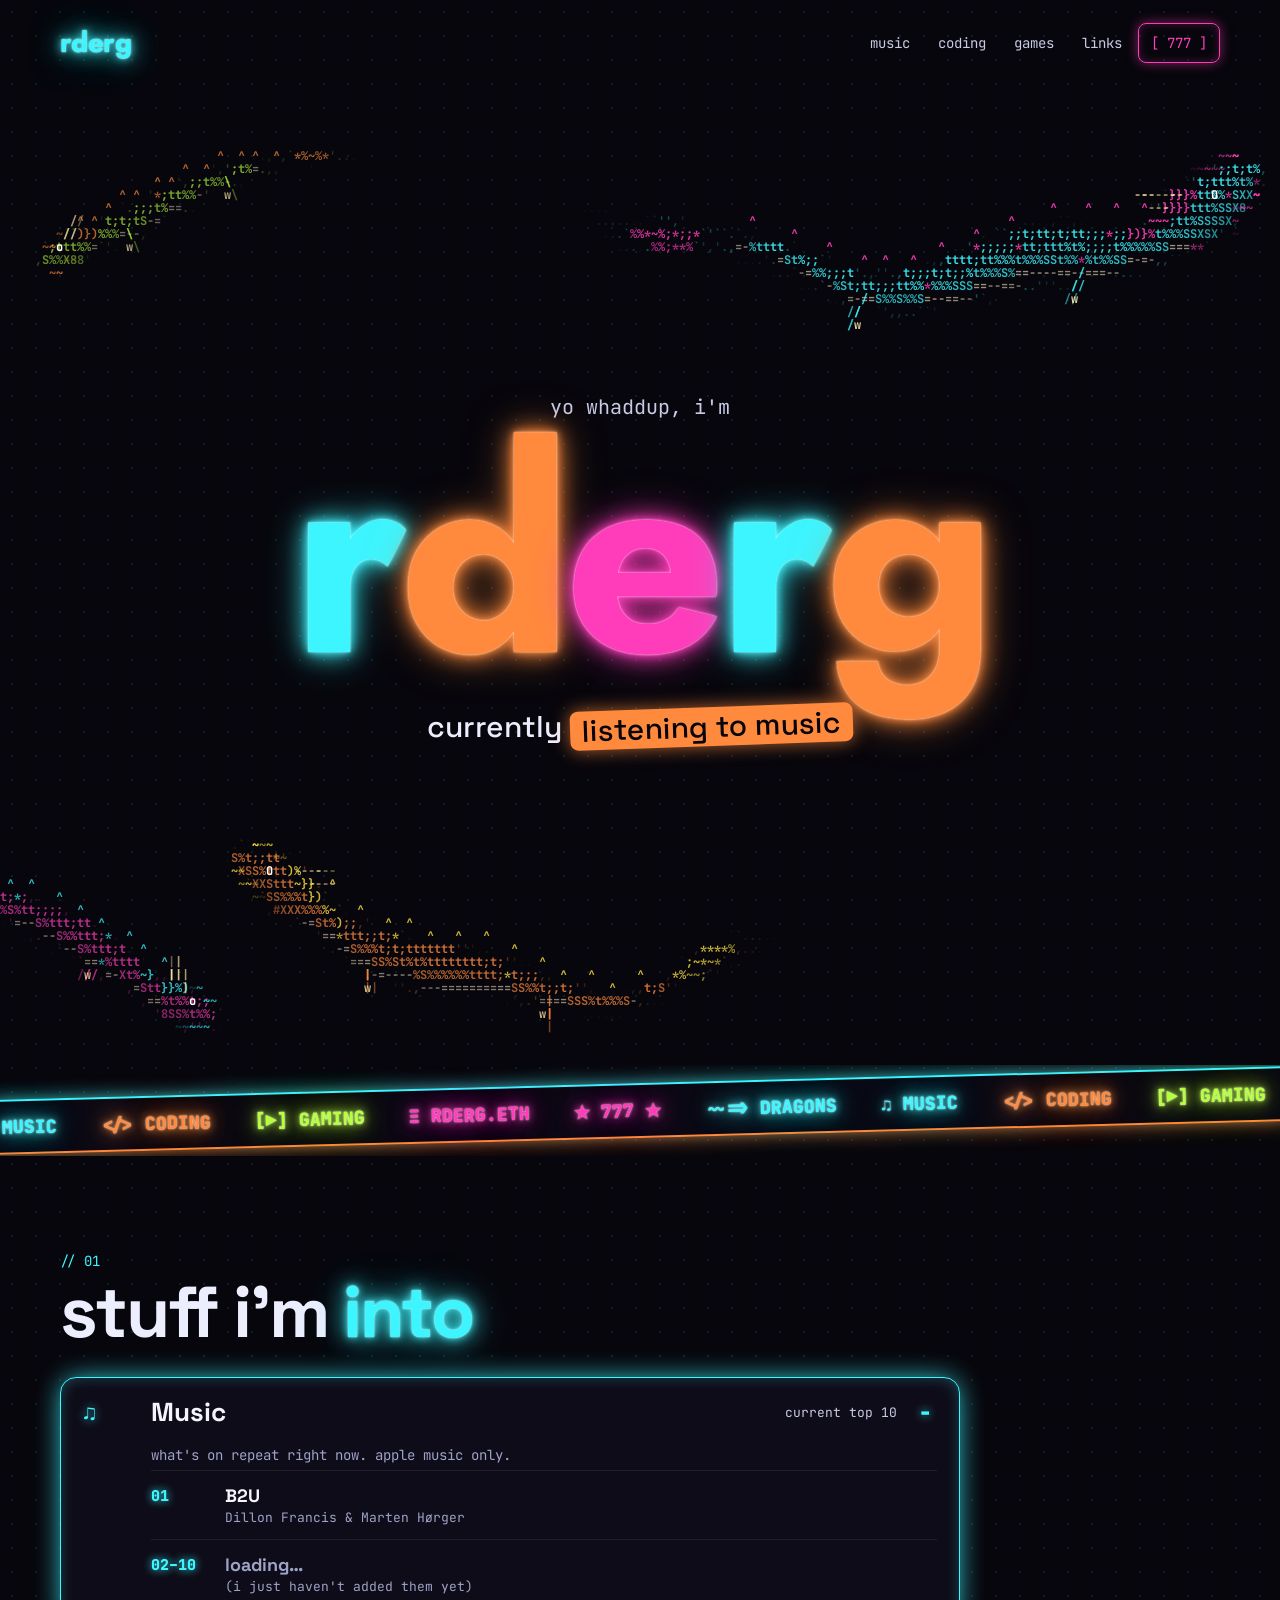
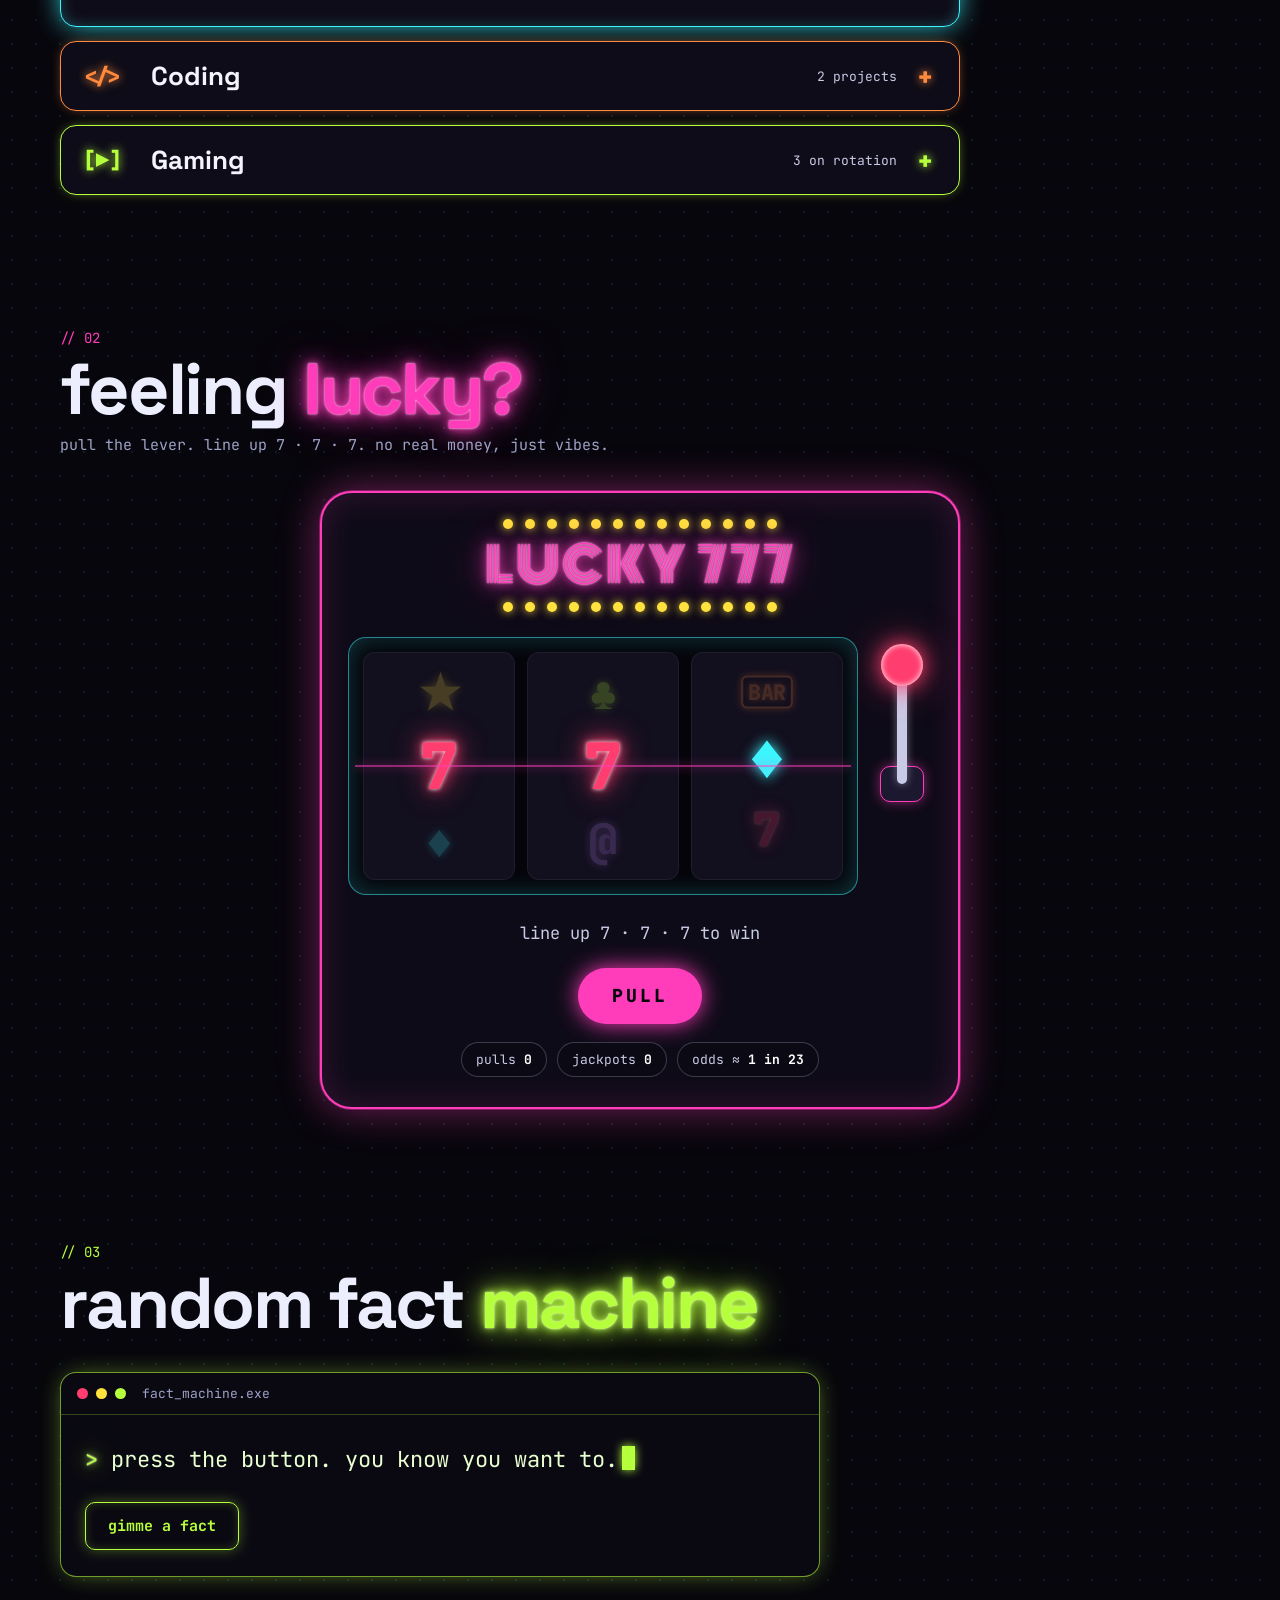
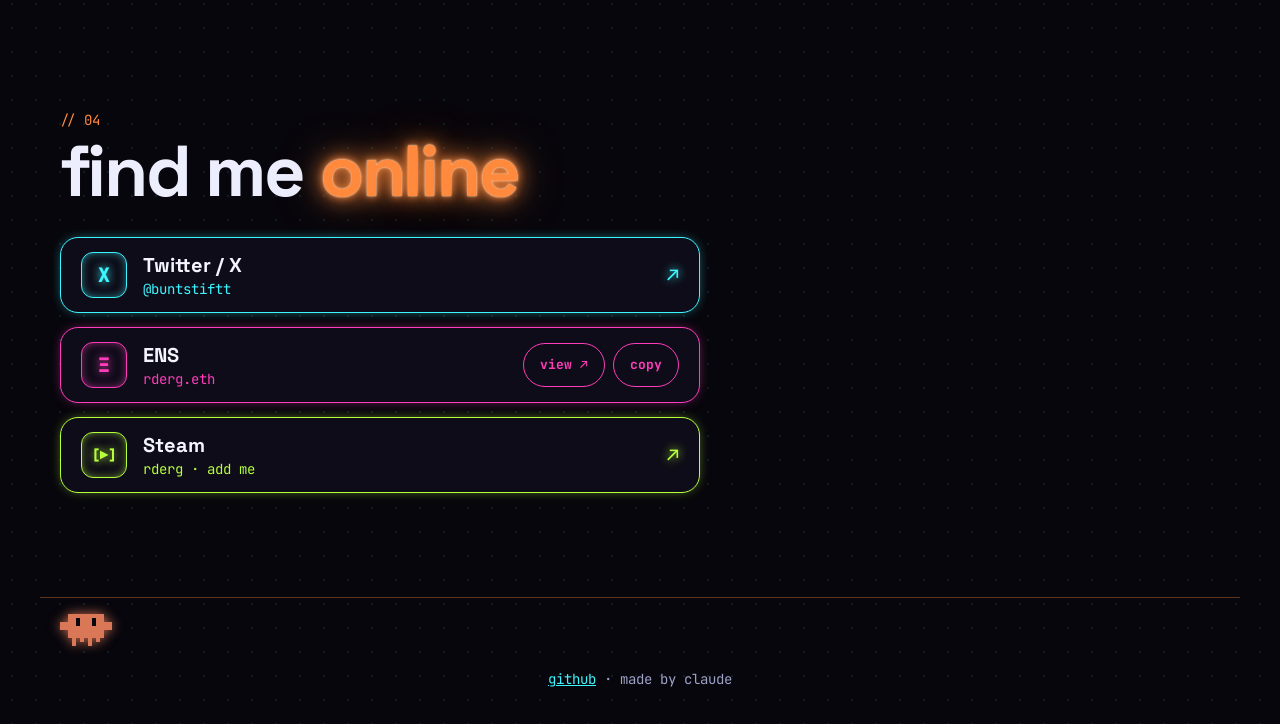
==== commit 3b641376: "Redesign the site as a single dark neon page Everything now lives on the home page: the music, codin" ====
--- a/index.html
+++ b/index.html
@@ -8,7 +8,7 @@
   <link rel="icon" href="/favicon.svg" type="image/svg+xml">
   <link rel="icon" href="/favicon-32.png" type="image/png" sizes="32x32">
   <link rel="apple-touch-icon" href="/apple-touch-icon.png">
-  <meta name="theme-color" content="#081230">
+  <meta name="theme-color" content="#07060c">
   <meta property="og:type" content="website">
   <meta property="og:site_name" content="rderg">
   <meta property="og:title" content="rderg">
@@ -18,16 +18,31 @@
   <meta property="og:image:width" content="1200">
   <meta property="og:image:height" content="630">
   <meta name="twitter:card" content="summary_large_image">
-  <link rel="stylesheet" href="style.css">
+  <link rel="preconnect" href="https://fonts.googleapis.com">
+  <link rel="preconnect" href="https://fonts.gstatic.com" crossorigin>
+  <link rel="stylesheet" href="https://fonts.googleapis.com/css2?family=Monoton&family=Jost:wght@700&family=Space+Grotesk:wght@500;700&family=JetBrains+Mono:wght@400;700;800&display=swap">
+  <!-- bump ?v= whenever these files change, so nobody gets a stale mix of old and new -->
+  <link rel="stylesheet" href="style.css?v=neon1">
 </head>
 <body>
-  <header class="hero">
-    <p class="hero-hi">yo whaddup 👋 i'm</p>
-    <h1 class="hero-name" id="heroName" aria-label="rderg">rderg</h1>
-    <p class="hero-tagline">
-      currently <span class="rotator" id="rotator">vibing</span>
-    </p>
-    <a class="hero-cta" href="#stuff">see what i'm into ↓</a>
+  <nav class="nav" aria-label="Main">
+    <a class="nav-logo neon-c" href="#top">rderg</a>
+    <div class="nav-links">
+      <a href="#list-music" data-open="music">music</a>
+      <a href="#list-coding" data-open="coding">coding</a>
+      <a href="#list-games" data-open="games">games</a>
+      <a href="#links">links</a>
+      <a class="nav-slot" href="#slots">[ 777 ]</a>
+    </div>
+  </nav>
+
+  <header class="hero" id="top">
+    <canvas class="sky" id="sky" aria-hidden="true"></canvas>
+    <div class="hero-text" id="heroText">
+      <p class="hero-hi">yo whaddup, i'm</p>
+      <h1 class="hero-name" aria-label="rderg"><span class="neon-c" aria-hidden="true">r</span><span class="neon-o" aria-hidden="true">d</span><span class="neon-m flicker" aria-hidden="true">e</span><span class="neon-c" aria-hidden="true">r</span><span class="neon-o" aria-hidden="true">g</span></h1>
+      <p class="hero-tagline">currently <span class="rotator" id="rotator">vibing</span></p>
+    </div>
   </header>
 
   <div class="ticker-wrap" aria-hidden="true">
@@ -37,24 +52,97 @@
   </div>
 
   <main>
-    <section id="stuff" class="section">
-      <h2 class="section-title">stuff i'm into</h2>
-      <p class="section-hint">tap a sticker to check it out.</p>
-      <div class="board" id="board"></div>
+    <section class="section" id="into">
+      <p class="kicker cyan">// 01</p>
+      <h2 class="section-title">stuff i'm <span class="neon-c">into</span></h2>
+      <div class="lists" id="lists"></div>
+    </section>
+
+    <section class="section" id="slots">
+      <p class="kicker pink">// 02</p>
+      <h2 class="section-title">feeling <span class="neon-m">lucky?</span></h2>
+      <p class="section-hint">pull the lever. line up 7 · 7 · 7. no real money, just vibes.</p>
+
+      <div class="cabinet" id="cabinet">
+        <div class="cabinet-top">
+          <div class="lights" aria-hidden="true"></div>
+          <p class="cabinet-title neon-m">LUCKY 777</p>
+          <div class="lights" aria-hidden="true"></div>
+        </div>
+
+        <div class="machine">
+          <div class="reels">
+            <div class="reel"><div class="cell"></div><div class="cell"></div><div class="cell"></div></div>
+            <div class="reel"><div class="cell"></div><div class="cell"></div><div class="cell"></div></div>
+            <div class="reel"><div class="cell"></div><div class="cell"></div><div class="cell"></div></div>
+            <div class="payline"></div>
+          </div>
+          <button class="lever" id="lever" aria-label="Pull the lever">
+            <span class="socket"></span>
+            <span class="arm"><span class="stick"></span><span class="knob"></span></span>
+          </button>
+        </div>
+
+        <div class="cabinet-bottom">
+          <p class="slot-msg idle" id="slotMsg" aria-live="polite">line up 7 · 7 · 7 to win</p>
+          <button class="pull-btn" id="pullBtn">PULL</button>
+          <div class="chips">
+            <span class="chip">pulls <b id="pulls">0</b></span>
+            <span class="chip">jackpots <b id="jackpots">0</b></span>
+            <span class="chip">odds ≈ <b id="odds">1 in 23</b></span>
+          </div>
+        </div>
+      </div>
     </section>
 
     <section class="section">
-      <h2 class="section-title">random fact machine</h2>
-      <div class="fact-box">
-        <p class="fact" id="fact">press the button. you know you want to.</p>
-        <button class="fact-btn" id="factBtn">gimme a fact 🎲</button>
+      <p class="kicker lime">// 03</p>
+      <h2 class="section-title">random fact <span class="neon-l">machine</span></h2>
+      <div class="terminal">
+        <div class="terminal-bar">
+          <span class="dot red"></span><span class="dot yellow"></span><span class="dot lime"></span>
+          <span class="terminal-name">fact_machine.exe</span>
+        </div>
+        <div class="terminal-body">
+          <p class="fact"><span class="neon-l">&gt; </span><span id="fact">press the button. you know you want to.</span><span class="cursor" aria-hidden="true"></span></p>
+          <button class="fact-btn" id="factBtn">gimme a fact</button>
+        </div>
       </div>
+    </section>
+
+    <section class="section" id="links">
+      <p class="kicker orange">// 04</p>
+      <h2 class="section-title">find me <span class="neon-o">online</span></h2>
+      <div class="link-list">
+        <a class="lt cyan" href="https://x.com/buntstiftt">
+          <span class="lt-icon" aria-hidden="true">X</span>
+          <span class="lt-main"><span class="lt-name">Twitter / X</span><span class="lt-handle">@buntstiftt</span></span>
+          <span class="lt-arrow" aria-hidden="true">↗</span>
+        </a>
+        <div class="lt pink">
+          <span class="lt-icon" aria-hidden="true">Ξ</span>
+          <span class="lt-main"><span class="lt-name">ENS</span><span class="lt-handle">rderg.eth</span></span>
+          <span class="lt-acts">
+            <a class="lt-act" href="https://app.ens.domains/rderg.eth">view ↗</a>
+            <button class="lt-act" id="copyEns" aria-label="Copy rderg.eth">copy</button>
+          </span>
+        </div>
+        <a class="lt lime" href="https://steamcommunity.com/id/rderg/">
+          <span class="lt-icon small" aria-hidden="true">[▶]</span>
+          <span class="lt-main"><span class="lt-name">Steam</span><span class="lt-handle">rderg · add me</span></span>
+          <span class="lt-arrow" aria-hidden="true">↗</span>
+        </a>
+      </div>
+      <p class="sr-only" id="copyNote" aria-live="polite"></p>
     </section>
   </main>
 
   <footer class="footer" data-home></footer>
 
-  <script src="site.js"></script>
-  <script src="script.js"></script>
+  <div class="confetti-layer" id="confetti" aria-hidden="true" hidden></div>
+
+  <script src="site.js?v=neon1"></script>
+  <script src="dragons.js?v=neon1"></script>
+  <script src="script.js?v=neon1"></script>
 </body>
 </html>
--- a/style.css
+++ b/style.css
@@ -1,19 +1,26 @@
 :root {
-  /* fursona palette */
-  --blue-dark: #2563ff;
-  --blue-light: #4fd1ff;
-  --orange-light: #ffb347;
-  --orange: #ff6a00;
-  --navy: #0a1a3f;
-
-  --bg: #081230;
-  --ink: #eef6ff;
-  --muted: #a3b8e6;
-  --card: #12245a;
-  --line: #eef6ff;
-  --shadow: 5px 5px 0 var(--line);
-  --display: "Helvetica Neue", Helvetica, Arial, sans-serif;
-  --mono: Menlo, Consolas, ui-monospace, monospace;
+  /* neon palette */
+  --cyan: #3df5ff;
+  --orange: #ff8a3d;
+  --pink: #ff3dbb;
+  --lime: #b6ff3d;
+  --yellow: #ffe23d;
+  --red: #ff3d6e;
+  --violet: #c58bff;
+  --clay: #d97757; /* the little guy */
+
+  --bg: #07060c;
+  --panel: #0e0c18;
+  --panel-dark: #0b0914;
+  --ink: #eceefe;
+  --ink-strong: #f4f4ff;
+  --soft: #c9cbe6;
+  --muted: #9ea2c7;
+
+  --futura: Futura, "Futura PT", Jost, "Century Gothic", sans-serif;
+  --display: "Space Grotesk", system-ui, sans-serif;
+  --mono: "JetBrains Mono", ui-monospace, Menlo, Consolas, monospace;
+  --sign: Monoton, var(--display);
 }
 
 * { box-sizing: border-box; }
@@ -22,524 +29,555 @@
 
 body {
   margin: 0;
-  background: var(--bg);
-  background-image: radial-gradient(color-mix(in srgb, var(--ink) 12%, transparent) 1px, transparent 1px);
-  background-size: 22px 22px;
+  background-color: var(--bg);
+  background-image: radial-gradient(rgba(61, 245, 255, .10) 1px, transparent 1px);
+  background-size: 24px 24px;
   color: var(--ink);
   font-family: var(--display);
   overflow-x: hidden;
 }
 
-a { color: inherit; }
+a { color: var(--cyan); }
+a:hover { color: #fff; }
+
+.sr-only {
+  position: absolute;
+  width: 1px;
+  height: 1px;
+  overflow: hidden;
+  clip: rect(0 0 0 0);
+  white-space: nowrap;
+}
+
+/* ---------- neon text ---------- */
+.neon-c { color: var(--cyan);   text-shadow: 0 0 2px #e9feff, 0 0 8px var(--cyan),   0 0 22px var(--cyan),   0 0 44px rgba(61, 245, 255, .55); }
+.neon-o { color: var(--orange); text-shadow: 0 0 2px #fff1e6, 0 0 8px var(--orange), 0 0 22px var(--orange), 0 0 44px rgba(255, 138, 61, .55); }
+.neon-m { color: var(--pink);   text-shadow: 0 0 2px #ffe6f6, 0 0 8px var(--pink),   0 0 22px var(--pink),   0 0 44px rgba(255, 61, 187, .55); }
+.neon-l { color: var(--lime);   text-shadow: 0 0 2px #f6ffe6, 0 0 8px var(--lime),   0 0 22px var(--lime),   0 0 44px rgba(182, 255, 61, .5); }
+
+.flicker { animation: flicker 6s infinite; }
+@keyframes flicker {
+  0%, 18%, 22%, 25%, 53%, 57%, 100% { opacity: 1; }
+  20%, 24%, 55% { opacity: .25; }
+}
+
+/* ---------- nav ---------- */
+.nav {
+  max-width: 1200px;
+  margin: 0 auto;
+  padding: 18px 20px;
+  display: flex;
+  flex-wrap: wrap;
+  align-items: center;
+  justify-content: space-between;
+  gap: 12px;
+}
+.nav-logo {
+  font-family: var(--futura);
+  font-weight: 700;
+  font-size: 28px;
+  letter-spacing: -0.02em;
+  text-decoration: none;
+  padding: 4px 0;
+}
+.nav-logo:hover { color: var(--cyan); }
+.nav-links { display: flex; flex-wrap: wrap; align-items: center; gap: 4px; }
+.nav-links a {
+  font-family: var(--mono);
+  font-size: 14px;
+  color: var(--soft);
+  text-decoration: none;
+  padding: 10px 12px;
+  border-radius: 8px;
+  transition: color .2s, text-shadow .2s;
+}
+.nav-links a:hover { color: var(--cyan); text-shadow: 0 0 10px var(--cyan); }
+.nav-links .nav-slot {
+  color: var(--pink);
+  border: 1px solid var(--pink);
+  box-shadow: 0 0 12px rgba(255, 61, 187, .5), inset 0 0 10px rgba(255, 61, 187, .25);
+}
+.nav-links .nav-slot:hover { color: #fff; text-shadow: none; box-shadow: 0 0 22px var(--pink), inset 0 0 14px rgba(255, 61, 187, .4); }
 
 /* ---------- hero ---------- */
 .hero {
-  min-height: 92vh;
+  position: relative;
+  min-height: 980px;
+  display: flex;
+  align-items: center;
+  justify-content: center;
+  padding: 80px 16px 90px;
+  text-align: center;
+  overflow: hidden;
+}
+
+/* the dragons are drawn on this canvas by dragons.js */
+.sky {
+  position: absolute;
+  top: 0;
+  left: 0;
+  width: 100%;
+  height: 100%;
+  pointer-events: none;
+  z-index: 0;
+}
+
+.hero-text {
+  position: relative;
+  z-index: 1;
+  display: flex;
+  flex-direction: column;
+  align-items: center;
+  gap: 8px;
+}
+
+.hero-hi { margin: 0; font-family: var(--mono); font-size: 20px; color: var(--soft); }
+
+.hero-name {
+  margin: 0 0 18px;
+  font-family: var(--futura);
+  font-weight: 700;
+  font-size: clamp(104px, 22vw, 290px);
+  line-height: .9;
+  letter-spacing: -0.03em;
+  user-select: none;
+}
+.hero-name span {
+  display: inline-block;
+  transition: transform .25s cubic-bezier(.3, 1.8, .5, 1);
+}
+.hero-name span:hover { transform: translateY(-14px) rotate(-6deg); }
+
+.hero-tagline { margin: 0; font-size: clamp(20px, 3.2vw, 30px); font-weight: 500; }
+
+.rotator {
+  display: inline-block;
+  color: var(--bg);
+  background: var(--orange);
+  padding: 0 12px;
+  border-radius: 8px;
+  box-shadow: 0 0 18px rgba(255, 138, 61, .7);
+  transform: rotate(-2deg);
+  transition: opacity .2s, transform .2s;
+}
+.rotator.out { opacity: 0; transform: rotate(-2deg) translateY(10px); }
+
+.btn {
+  display: inline-flex;
+  align-items: center;
+  min-height: 48px;
+  padding: 12px 22px;
+  border-radius: 999px;
+  font-family: var(--mono);
+  font-weight: 700;
+  font-size: 15px;
+  text-decoration: none;
+  transition: transform .15s, box-shadow .2s, color .2s;
+}
+.btn:hover { transform: translateY(-2px); }
+.btn-orange { color: var(--bg); background: var(--orange); box-shadow: 0 0 18px rgba(255, 138, 61, .65); }
+.btn-orange:hover { color: var(--bg); box-shadow: 0 0 34px var(--orange); }
+
+/* ---------- ticker ---------- */
+.ticker-wrap { overflow: hidden; padding: 18px 0; }
+.ticker {
+  transform: rotate(-1.5deg);
+  margin: 0 -20px;
+  padding: 14px 0;
+  background: var(--panel-dark);
+  border-top: 2px solid var(--cyan);
+  border-bottom: 2px solid var(--orange);
+  box-shadow: 0 -6px 22px -10px var(--cyan), 0 6px 22px -10px var(--orange);
+}
+.ticker-track {
+  display: flex;
+  width: max-content;
+  gap: 44px;
+  font-family: var(--mono);
+  font-weight: 800;
+  font-size: 18px;
+  white-space: nowrap;
+  animation: marquee 32s linear infinite;
+}
+@keyframes marquee { to { transform: translateX(-50%); } }
+
+/* ---------- sections ---------- */
+main { max-width: 1200px; margin: 0 auto; padding: 0 20px; }
+
+.section { padding: 110px 0 24px; }
+#into { padding-top: 96px; }
+
+.kicker { margin: 0 0 6px; font-family: var(--mono); font-size: 14px; }
+.kicker.cyan { color: var(--cyan); }
+.kicker.pink { color: var(--pink); }
+.kicker.lime { color: var(--lime); }
+.kicker.orange { color: var(--orange); }
+
+.section-title {
+  margin: 0 0 8px;
+  font-size: clamp(40px, 6.5vw, 72px);
+  font-weight: 700;
+  letter-spacing: -0.03em;
+  line-height: 1.02;
+}
+.section-hint { margin: 0 0 36px; font-family: var(--mono); font-size: 15px; color: var(--muted); }
+
+/* ---------- collapsible lists ---------- */
+.lists { display: flex; flex-direction: column; gap: 14px; max-width: 900px; margin-top: 28px; }
+
+.acc {
+  border-radius: 16px;
+  background: var(--panel);
+  border: 1.5px solid currentColor;
+  box-shadow: 0 0 14px -6px currentColor;
+  transition: box-shadow .25s;
+}
+.acc.open { box-shadow: 0 0 28px -4px currentColor, inset 0 0 24px -14px currentColor; }
+.acc.cyan { color: var(--cyan); }
+.acc.orange { color: var(--orange); }
+.acc.lime { color: var(--lime); }
+
+.acc-head {
+  width: 100%;
+  min-height: 68px;
+  display: flex;
+  align-items: center;
+  gap: 16px;
+  padding: 14px 22px;
+  background: none;
+  border: none;
+  border-radius: 14px;
+  color: inherit;
+  font: inherit;
+  text-align: left;
+  cursor: pointer;
+}
+.acc-head:focus-visible { outline: 2px solid currentColor; outline-offset: -5px; }
+.acc-head:hover .acc-sign { transform: scale(1.25); }
+.acc-glyph { flex: none; width: 52px; font-family: var(--mono); font-weight: 800; font-size: 22px; text-shadow: 0 0 10px currentColor; }
+.acc-title { flex: 1; min-width: 0; font-weight: 700; font-size: 26px; color: var(--ink-strong); }
+.acc-count { font-family: var(--mono); font-size: 13px; color: var(--soft); white-space: nowrap; }
+.acc-sign { flex: none; width: 24px; text-align: center; font-family: var(--mono); font-weight: 800; font-size: 24px; text-shadow: 0 0 10px currentColor; transition: transform .2s; }
+
+.acc-body { padding: 0 22px 18px 90px; }
+.acc.open .acc-body { animation: acc-in .28s ease-out; }
+@keyframes acc-in { from { opacity: 0; transform: translateY(-6px); } }
+.acc-intro { margin: 0 0 6px; font-family: var(--mono); font-size: 14px; color: var(--muted); }
+
+.rows { list-style: none; margin: 0; padding: 0; }
+.row { display: flex; align-items: flex-start; gap: 16px; padding: 13px 0; border-top: 1px solid rgba(255, 255, 255, .08); }
+.rank { flex: none; width: 58px; padding-top: 2px; font-family: var(--mono); font-weight: 800; font-size: 15px; text-shadow: 0 0 8px currentColor; }
+.r-main { flex: 1; min-width: 0; }
+.r-title { display: block; font-weight: 700; font-size: 18px; color: var(--ink-strong); }
+.r-sub { display: block; margin-top: 2px; font-family: var(--mono); font-size: 13px; color: var(--muted); }
+.r-about { margin: 6px 0 0; font-size: 15px; line-height: 1.55; color: var(--soft); }
+.row.soon .r-title { color: var(--muted); }
+.pill { flex: none; font-family: var(--mono); font-size: 12px; padding: 3px 10px; border-radius: 999px; border: 1px solid currentColor; white-space: nowrap; }
+.tags { display: flex; flex-wrap: wrap; gap: 6px; margin-top: 10px; }
+.tags span { font-family: var(--mono); font-size: 12px; padding: 3px 9px; border-radius: 6px; background: rgba(255, 255, 255, .06); color: var(--soft); }
+.ext { flex: none; align-self: center; font-family: var(--mono); font-size: 13px; color: currentColor; text-decoration: none; padding: 8px 10px; border-radius: 8px; }
+.ext:hover { color: #fff; text-shadow: 0 0 10px currentColor; }
+.acc-foot { margin: 14px 0 0; }
+.acc-foot a {
+  display: inline-flex;
+  align-items: center;
+  min-height: 44px;
+  padding: 0 16px;
+  border-radius: 999px;
+  border: 1.5px solid currentColor;
+  box-shadow: 0 0 12px -2px currentColor;
+  font-family: var(--mono);
+  font-weight: 700;
+  font-size: 14px;
+  color: currentColor;
+  text-decoration: none;
+}
+.acc-foot a:hover { color: #fff; box-shadow: 0 0 22px currentColor; }
+
+/* ---------- slot machine ---------- */
+.cabinet {
+  position: relative;
+  width: 100%;
+  max-width: 640px;
+  margin: 0 auto;
+  padding: 26px 26px 30px;
+  border-radius: 32px;
+  background: #0e0b18;
+  border: 2px solid var(--pink);
+  box-shadow: 0 0 0 1px rgba(255, 61, 187, .35), 0 0 40px rgba(255, 61, 187, .45), inset 0 0 34px rgba(255, 61, 187, .16);
+}
+.cabinet-top { display: flex; flex-direction: column; align-items: center; gap: 10px; margin-bottom: 22px; }
+.cabinet-title { margin: 0; font-family: var(--sign); font-size: clamp(30px, 6vw, 48px); line-height: 1.1; letter-spacing: .06em; }
+
+.lights { display: flex; gap: 12px; }
+.light { display: inline-block; width: 10px; height: 10px; border-radius: 50%; background: var(--yellow); box-shadow: 0 0 10px var(--yellow); animation: blink 1.1s steps(1) infinite; }
+.light:nth-child(even) { animation-delay: -.55s; }
+.cabinet.win .light { animation-duration: .18s; background: var(--pink); box-shadow: 0 0 12px var(--pink); }
+@keyframes blink { 50% { opacity: .18; box-shadow: none; } }
+
+.machine { display: flex; align-items: center; gap: 14px; }
+
+.reels {
+  position: relative;
+  flex: 1;
+  min-width: 0;
+  display: grid;
+  grid-template-columns: repeat(3, minmax(0, 1fr));
+  gap: 12px;
+  padding: 14px;
+  border-radius: 18px;
+  background: #05040a;
+  border: 1.5px solid rgba(61, 245, 255, .55);
+  box-shadow: inset 0 0 26px rgba(61, 245, 255, .22);
+}
+.reel {
+  height: 228px;
+  border-radius: 12px;
+  background: #120f1e;
+  border: 1px solid rgba(255, 255, 255, .06);
   display: flex;
   flex-direction: column;
   justify-content: center;
   align-items: center;
-  text-align: center;
-  padding: 80px 16px 40px;
-}
-
-.hero-hi {
-  font-family: var(--mono);
-  font-size: clamp(16px, 2.5vw, 22px);
-  margin: 0;
-}
-
-.hero-name {
-  font-size: clamp(88px, 22vw, 260px);
+  gap: 6px;
+  overflow: hidden;
+}
+.cell {
+  height: 68px;
+  display: flex;
+  align-items: center;
+  justify-content: center;
+  font-family: var(--mono);
   font-weight: 800;
-  line-height: .9;
-  margin: 8px 0 16px;
-  letter-spacing: -0.04em;
-  user-select: none;
-}
-
-.hero-name span {
-  display: inline-block;
+  font-size: 64px;
+  line-height: 1;
+}
+.cell.dim { opacity: .22; transform: scale(.72); }
+.reel.spinning .cell { filter: blur(2.5px); animation: jitter .08s linear infinite; }
+.reel.spinning .cell.dim { transform: scale(.72); }
+@keyframes jitter { 50% { transform: translateY(10px); } }
+.cabinet.win .cell.mid { animation: win-pulse .45s ease-in-out infinite alternate; }
+@keyframes win-pulse { from { transform: scale(1); } to { transform: scale(1.22); } }
+
+.payline {
+  position: absolute;
+  left: 6px;
+  right: 6px;
+  top: 50%;
+  height: 2px;
+  margin-top: -1px;
+  background: var(--pink);
+  box-shadow: 0 0 10px var(--pink);
+  opacity: .55;
+  pointer-events: none;
+}
+
+.sym-7       { color: var(--red);    text-shadow: 0 0 4px #ffe1e8, 0 0 14px var(--red), 0 0 30px var(--red); }
+.sym-star    { color: var(--yellow); text-shadow: 0 0 14px var(--yellow); }
+.sym-diamond { color: var(--cyan);   text-shadow: 0 0 14px var(--cyan); }
+.sym-club    { color: var(--lime);   text-shadow: 0 0 14px var(--lime); }
+.sym-at      { color: var(--violet); text-shadow: 0 0 14px var(--violet); }
+.sym-bar {
+  color: var(--orange);
+  font-size: 30px;
+  height: 46px;
+  padding: 0 6px;
+  border: 3px solid currentColor;
+  border-radius: 8px;
+  box-shadow: 0 0 12px var(--orange);
+  text-shadow: 0 0 10px var(--orange);
+}
+
+.lever { position: relative; flex: none; width: 60px; height: 264px; padding: 0; background: none; border: none; cursor: pointer; }
+.lever:focus-visible { outline: 2px solid var(--cyan); outline-offset: 4px; border-radius: 12px; }
+.lever .arm { position: absolute; left: 0; right: 0; bottom: 114px; height: 140px; transform-origin: 50% 100%; transition: transform .18s ease-in; }
+.lever .stick { position: absolute; left: 50%; bottom: 0; width: 10px; height: 112px; margin-left: -5px; border-radius: 5px; background: var(--soft); box-shadow: 0 0 8px rgba(201, 203, 230, .5); }
+.lever .knob { position: absolute; left: 50%; top: 0; width: 42px; height: 42px; margin-left: -21px; border-radius: 50%; background: var(--red); box-shadow: 0 0 6px #fff inset, 0 0 20px var(--red), 0 0 40px rgba(255, 61, 110, .6); }
+.lever .socket { position: absolute; left: 50%; bottom: 96px; width: 44px; height: 36px; margin-left: -22px; border-radius: 10px; background: #1c1830; border: 1.5px solid var(--pink); box-shadow: 0 0 12px rgba(255, 61, 187, .5); }
+.lever.pulled .arm { transform: scaleY(-.7); }
+.lever:hover .knob { box-shadow: 0 0 6px #fff inset, 0 0 28px var(--red), 0 0 60px var(--red); }
+
+.cabinet-bottom { display: flex; flex-direction: column; align-items: center; gap: 18px; margin-top: 24px; }
+
+.slot-msg { min-height: 28px; margin: 0; font-family: var(--mono); font-size: 17px; text-align: center; }
+.slot-msg.idle { color: var(--soft); }
+.slot-msg.spin { color: var(--cyan); }
+.slot-msg.lose { color: var(--muted); }
+.slot-msg.near { color: var(--orange); text-shadow: 0 0 10px var(--orange); }
+.slot-msg.win  { color: var(--pink); font-weight: 800; text-shadow: 0 0 12px var(--pink); }
+
+.pull-btn {
+  min-height: 56px;
+  padding: 0 34px;
+  border: none;
+  border-radius: 999px;
+  background: var(--pink);
+  color: var(--bg);
+  font-family: var(--mono);
+  font-weight: 800;
+  font-size: 18px;
+  letter-spacing: .16em;
   cursor: pointer;
-  -webkit-text-stroke: 6px var(--line);
-  paint-order: stroke fill;
-  transition: transform .25s cubic-bezier(.3, 1.8, .5, 1);
-}
-.hero-name span:nth-child(4n+1) { color: var(--blue-light); }
-.hero-name span:nth-child(4n+2) { color: var(--orange); }
-.hero-name span:nth-child(4n+3) { color: var(--blue-dark); }
-.hero-name span:nth-child(4n+4) { color: var(--orange-light); }
-.hero-name span:hover { transform: translateY(-18px) rotate(-8deg); }
-.hero-name span.boing { animation: boing .6s cubic-bezier(.3, 1.8, .5, 1); }
-
-@keyframes boing {
-  0%   { transform: scale(1); }
-  30%  { transform: scale(1.3, .7); }
-  60%  { transform: scale(.85, 1.2) translateY(-20px); }
-  100% { transform: scale(1); }
-}
-
-.hero-tagline {
-  font-size: clamp(20px, 3.5vw, 32px);
-  margin: 0 0 32px;
-}
-
-.rotator {
-  display: inline-block;
-  background: var(--orange-light);
-  color: var(--navy);
-  padding: 0 10px;
-  border: 2px solid var(--line);
-  border-radius: 8px;
-  transform: rotate(-2deg);
-  transition: opacity .2s, transform .2s;
-}
-.rotator.out { opacity: 0; transform: rotate(-2deg) translateY(10px); }
-
-.hero-cta {
-  font-family: var(--mono);
-  font-weight: 700;
-  text-decoration: none;
-  background: var(--orange);
-  color: var(--navy);
-  border: 2px solid var(--line);
-  box-shadow: var(--shadow);
-  padding: 14px 22px;
-  border-radius: 999px;
-  transition: transform .15s, box-shadow .15s;
-}
-.hero-cta:hover { transform: translate(-2px, -2px); box-shadow: 7px 7px 0 var(--line); }
-.hero-cta:active { transform: translate(3px, 3px); box-shadow: 2px 2px 0 var(--line); }
-
-/* ---------- ticker ---------- */
-.ticker-wrap { overflow: hidden; padding: 24px 0; }
-.ticker {
-  background: var(--ink);
-  color: var(--bg);
-  border-block: 2px solid var(--line);
+  box-shadow: 0 0 22px var(--pink);
+  transition: transform .12s, box-shadow .2s;
+}
+.pull-btn:hover { box-shadow: 0 0 40px var(--pink); transform: translateY(-2px); }
+.pull-btn:active { transform: translateY(2px); }
+.pull-btn:disabled { opacity: .45; cursor: wait; transform: none; box-shadow: 0 0 8px var(--pink); }
+
+.chips { display: flex; flex-wrap: wrap; justify-content: center; gap: 10px; }
+.chip { font-family: var(--mono); font-size: 13px; color: var(--soft); padding: 8px 14px; border-radius: 999px; border: 1px solid rgba(201, 203, 230, .25); background: var(--panel-dark); }
+.chip b { color: #fff; }
+
+/* ---------- confetti + jackpot ---------- */
+.confetti-layer { position: fixed; top: 0; right: 0; bottom: 0; left: 0; pointer-events: none; z-index: 9999; overflow: hidden; }
+.confetti-layer[hidden] { display: none; }
+.confetti { position: absolute; top: -30px; border-radius: 2px; animation-timing-function: cubic-bezier(.25, .6, .5, 1); animation-fill-mode: both; }
+.fall0 { animation-name: fall0; }
+.fall1 { animation-name: fall1; }
+.fall2 { animation-name: fall2; }
+.fall3 { animation-name: fall3; }
+@keyframes fall0 { from { transform: translate(0, 0) rotate(0); } to { transform: translate(90px, 110vh) rotate(720deg); } }
+@keyframes fall1 { from { transform: translate(0, 0) rotate(0); } to { transform: translate(-70px, 110vh) rotate(-540deg); } }
+@keyframes fall2 { from { transform: translate(0, 0) rotate(0) skewX(20deg); } to { transform: translate(150px, 110vh) rotate(900deg) skewX(20deg); } }
+@keyframes fall3 { from { transform: translate(0, 0) rotate(0); } to { transform: translate(-140px, 110vh) rotate(1080deg); } }
+
+.jackpot-banner { position: absolute; left: 50%; top: 42%; transform: translate(-50%, -50%); text-align: center; animation: jackpot 4.6s ease-out both; }
+@keyframes jackpot {
+  0%   { opacity: 0; transform: translate(-50%, -50%) scale(.2); }
+  12%  { opacity: 1; transform: translate(-50%, -50%) scale(1.12); }
+  18%  { transform: translate(-50%, -50%) scale(1); }
+  80%  { opacity: 1; }
+  100% { opacity: 0; transform: translate(-50%, -50%) scale(1.05); }
+}
+.jackpot-777 {
+  font-family: var(--sign);
+  font-size: clamp(96px, 18vw, 200px);
+  line-height: 1;
+  color: var(--red);
+  text-shadow: 0 0 4px #fff, 0 0 18px var(--red), 0 0 50px var(--red), 0 0 100px var(--pink);
+  animation: flicker 1.2s infinite;
+}
+.jackpot-text {
+  margin-left: .5em;
+  font-family: var(--mono);
+  font-weight: 800;
+  font-size: clamp(22px, 4vw, 40px);
+  letter-spacing: .5em;
+  color: var(--yellow);
+  text-shadow: 0 0 12px var(--yellow), 0 0 30px var(--orange);
+}
+
+/* ---------- fact machine ---------- */
+.terminal {
+  max-width: 760px;
+  margin-top: 32px;
+  border-radius: 16px;
   overflow: hidden;
-  transform: rotate(-1.5deg);
-  margin: 0 -20px;
-  padding: 12px 0;
-}
-.ticker-track {
-  display: flex;
-  width: max-content;
-  gap: 40px;
-  font-family: var(--mono);
-  font-weight: 700;
-  font-size: 18px;
-  white-space: nowrap;
-  animation: scroll 30s linear infinite;
-}
-@keyframes scroll { to { transform: translateX(-50%); } }
-
-/* ---------- sections ---------- */
-main { max-width: 1100px; margin: 0 auto; padding: 0 16px; }
-
-.section { padding: 96px 0 24px; }
-
-.section-title {
-  font-size: clamp(40px, 7vw, 72px);
-  font-weight: 800;
-  margin: 0 0 8px;
-  letter-spacing: -0.03em;
-}
-.section-hint {
-  font-family: var(--mono);
+  background: #0a0912;
+  border: 1.5px solid rgba(182, 255, 61, .6);
+  box-shadow: 0 0 26px -6px rgba(182, 255, 61, .55);
+}
+.terminal-bar {
+  display: flex;
+  align-items: center;
+  gap: 8px;
+  padding: 12px 16px;
+  border-bottom: 1px solid rgba(182, 255, 61, .25);
+  font-family: var(--mono);
+  font-size: 13px;
   color: var(--muted);
-  margin: 0 0 40px;
-}
-
-/* ---------- sticker board ---------- */
-.board {
-  display: grid;
-  grid-template-columns: repeat(auto-fill, minmax(220px, 1fr));
-  gap: 32px;
-}
-
-.sticker {
-  position: relative;
-  height: 240px;
-  perspective: 900px;
-  cursor: pointer;
-  --tilt: var(--rand, 0deg);
-  transform: rotate(var(--tilt, 0deg));
-  transition: transform .3s cubic-bezier(.3, 1.6, .5, 1);
-}
-.sticker:hover { --tilt: 0deg; z-index: 5; }
-
-.sticker-inner {
-  position: absolute;
-  inset: 0;
-  transform-style: preserve-3d;
-  transition: transform .6s cubic-bezier(.3, 1.4, .5, 1);
-}
-
-.sticker-face {
-  position: absolute;
-  inset: 0;
-  backface-visibility: hidden;
-  border: 3px solid var(--line);
-  border-radius: 24px;
-  box-shadow: var(--shadow);
-  padding: 20px;
-  display: flex;
-  flex-direction: column;
-}
-
-.sticker-front {
-  background: var(--accent);
-  color: var(--accent-ink, var(--navy));
-  align-items: center;
-  justify-content: center;
-  text-align: center;
-}
-.sticker-emoji { font-size: 72px; line-height: 1; margin-bottom: 12px; transition: transform .3s; }
-.sticker:hover .sticker-emoji { transform: scale(1.15) rotate(10deg); }
-.sticker-title { font-size: 28px; font-weight: 800; margin: 0; }
-.sticker-sub { font-family: var(--mono); font-size: 14px; margin: 6px 0 0; opacity: .85; }
-
-.sticker-link { display: block; text-decoration: none; }
-.sticker-link .sticker-face { box-shadow: 5px 5px 0 var(--orange); }
-.sticker-link:hover .sticker-face { box-shadow: 8px 8px 0 var(--orange); }
-
-/* ---------- facts ---------- */
-.fact-box {
-  background: var(--blue-dark);
-  color: #eaf4ff;
-  border: 3px solid var(--line);
-  border-radius: 24px;
-  box-shadow: var(--shadow);
-  padding: 40px 32px;
-  text-align: center;
-}
-.fact {
-  font-size: clamp(22px, 3.5vw, 34px);
-  font-weight: 700;
-  margin: 0 0 28px;
-  min-height: 2.6em;
-  display: flex;
-  align-items: center;
-  justify-content: center;
-}
-.fact.pop { animation: pop .4s cubic-bezier(.3, 1.8, .5, 1); }
-@keyframes pop { from { transform: scale(.8); opacity: 0; } }
+}
+.dot { width: 11px; height: 11px; border-radius: 50%; }
+.dot.red { background: var(--red); }
+.dot.yellow { background: var(--yellow); }
+.dot.lime { background: var(--lime); }
+.terminal-name { margin-left: 8px; }
+.terminal-body { padding: 28px 24px 26px; display: flex; flex-direction: column; align-items: flex-start; gap: 26px; }
+.fact { margin: 0; font-family: var(--mono); font-size: clamp(17px, 2.2vw, 22px); line-height: 1.5; color: #e8ffd0; }
+.cursor { display: inline-block; width: .6em; height: 1.1em; margin-left: 4px; vertical-align: -3px; background: var(--lime); box-shadow: 0 0 10px var(--lime); animation: blink 1s steps(1) infinite; }
+.pop-a { animation: pop-a .4s cubic-bezier(.3, 1.7, .5, 1); }
+.pop-b { animation: pop-b .4s cubic-bezier(.3, 1.7, .5, 1); }
+@keyframes pop-a { from { opacity: 0; } }
+@keyframes pop-b { from { opacity: 0; } }
 
 .fact-btn {
-  font-family: var(--mono);
-  font-weight: 700;
-  font-size: 16px;
-  background: var(--orange-light);
-  color: var(--navy);
-  border: 2px solid var(--navy);
-  box-shadow: 4px 4px 0 var(--navy);
-  padding: 14px 24px;
-  border-radius: 999px;
-  cursor: pointer;
-  transition: transform .15s, box-shadow .15s;
-}
-.fact-btn:hover { transform: translate(-2px, -2px); box-shadow: 6px 6px 0 var(--navy); }
-.fact-btn:active { transform: translate(3px, 3px); box-shadow: 1px 1px 0 var(--navy); }
-
-/* ---------- subpages ---------- */
-.subpage { padding-top: 32px; }
-
-.back-link {
-  display: inline-block;
-  font-family: var(--mono);
-  font-weight: 700;
-  text-decoration: none;
-  padding: 8px 16px;
-  border: 2px solid var(--line);
-  border-radius: 999px;
-  background: var(--card);
-  transition: transform .15s;
-}
-.back-link:hover { transform: translateX(-4px); }
-
-.subpage-header { padding: 56px 0 32px; }
-
-.filters { display: flex; flex-wrap: wrap; gap: 10px; }
-.filter {
+  min-height: 48px;
+  padding: 0 22px;
+  border-radius: 10px;
+  border: 1.5px solid var(--lime);
+  background: transparent;
+  color: var(--lime);
   font-family: var(--mono);
   font-weight: 700;
   font-size: 15px;
-  color: var(--ink);
-  background: var(--card);
-  border: 2px solid var(--line);
+  cursor: pointer;
+  box-shadow: 0 0 14px rgba(182, 255, 61, .35), inset 0 0 10px rgba(182, 255, 61, .2);
+  transition: box-shadow .2s, color .2s;
+}
+.fact-btn:hover { color: #fff; box-shadow: 0 0 28px var(--lime), inset 0 0 14px rgba(182, 255, 61, .4); }
+
+/* ---------- links ---------- */
+.link-list { max-width: 640px; display: flex; flex-direction: column; gap: 14px; margin-top: 28px; }
+
+.lt {
+  display: flex;
+  align-items: center;
+  gap: 16px;
+  min-height: 76px;
+  padding: 14px 20px;
+  border-radius: 18px;
+  background: var(--panel);
+  border: 1.5px solid currentColor;
+  text-decoration: none;
+  box-shadow: 0 0 14px -6px currentColor;
+  transition: transform .18s cubic-bezier(.3, 1.6, .5, 1), box-shadow .2s;
+}
+a.lt:hover { transform: translateY(-3px); box-shadow: 0 0 30px -2px currentColor, inset 0 0 22px -12px currentColor; }
+a.lt:focus-visible { outline: 2px solid currentColor; outline-offset: 3px; }
+.lt.cyan { color: var(--cyan); }
+.lt.pink { color: var(--pink); }
+.lt.lime { color: var(--lime); }
+.lt-icon {
+  flex: none;
+  width: 46px;
+  height: 46px;
+  display: flex;
+  align-items: center;
+  justify-content: center;
+  border-radius: 12px;
+  border: 1.5px solid currentColor;
+  font-family: var(--mono);
+  font-weight: 800;
+  font-size: 20px;
+  text-shadow: 0 0 10px currentColor;
+  box-shadow: inset 0 0 12px -4px currentColor;
+}
+.lt-icon.small { font-size: 14px; }
+.lt-main { flex: 1; min-width: 0; }
+.lt-name { display: block; font-weight: 700; font-size: 20px; color: var(--ink-strong); }
+.lt-handle { display: block; margin-top: 2px; font-family: var(--mono); font-size: 14px; overflow: hidden; text-overflow: ellipsis; white-space: nowrap; }
+.lt-arrow { flex: none; font-family: var(--mono); font-weight: 800; font-size: 20px; text-shadow: 0 0 10px currentColor; transition: transform .2s; }
+a.lt:hover .lt-arrow { transform: translate(3px, -3px); }
+.lt-acts { flex: none; display: flex; gap: 8px; }
+.lt-act {
+  display: inline-flex;
+  align-items: center;
+  min-height: 44px;
+  padding: 0 16px;
   border-radius: 999px;
-  padding: 10px 18px;
+  border: 1.5px solid currentColor;
+  background: transparent;
+  color: currentColor;
+  font-family: var(--mono);
+  font-weight: 700;
+  font-size: 13px;
+  text-decoration: none;
+  white-space: nowrap;
   cursor: pointer;
-  transition: transform .15s, background-color .15s;
-}
-.filter:hover { transform: translateY(-2px); }
-.filter.active { background: var(--orange); color: var(--navy); box-shadow: 3px 3px 0 var(--line); }
-
-.gallery-grid {
-  display: grid;
-  grid-template-columns: repeat(auto-fill, minmax(240px, 1fr));
-  gap: 28px;
-}
-
-.art-tile {
-  display: flex;
-  flex-direction: column;
-  padding: 0;
-  font: inherit;
-  color: var(--ink);
-  text-align: left;
-  background: var(--card);
-  border: 3px solid var(--line);
-  border-radius: 20px;
-  box-shadow: var(--shadow);
-  overflow: hidden;
-  cursor: zoom-in;
-  transform: rotate(var(--rand, 0deg));
-  transition: transform .3s cubic-bezier(.3, 1.6, .5, 1), box-shadow .2s;
-}
-.art-tile:hover { transform: rotate(0deg) translateY(-6px); box-shadow: 8px 10px 0 var(--orange); }
-.art-tile[hidden] { display: none; }
-.art-tile img, .art-tile .placeholder {
-  width: 100%;
-  aspect-ratio: 1;
-  object-fit: cover;
-  border-bottom: 3px solid var(--line);
-}
-.art-tile img { display: block; }
-img.pixel { image-rendering: pixelated; }
-
-.placeholder {
-  display: grid;
-  place-items: center;
-  font-size: 72px;
-  background:
-    repeating-linear-gradient(45deg, transparent 0 14px, rgb(255 255 255 / .12) 14px 28px),
-    var(--accent);
-}
-
-.art-caption {
-  display: flex;
-  justify-content: space-between;
-  align-items: center;
-  gap: 8px;
-  padding: 14px 16px;
-  font-weight: 700;
-  font-size: 18px;
-}
-
-.tag {
-  font-family: var(--mono);
-  font-size: 12px;
-  font-weight: 700;
-  text-transform: uppercase;
-  color: var(--navy);
-  background: var(--blue-light);
-  padding: 3px 10px;
-  border-radius: 999px;
-  white-space: nowrap;
-}
-[data-type="nft"] .tag, .tag.nft { background: var(--orange-light); }
-
-.gallery-empty { font-family: var(--mono); color: var(--muted); text-align: center; padding: 40px 0; }
-
-.lightbox {
-  width: min(720px, calc(100vw - 32px));
-  max-height: calc(100vh - 32px);
-  padding: 0;
-  color: var(--ink);
-  background: var(--card);
-  border: 3px solid var(--line);
-  border-radius: 24px;
-  box-shadow: 8px 8px 0 var(--orange);
-  overflow: auto;
-}
-.lightbox::backdrop { background: rgb(4 9 26 / .8); backdrop-filter: blur(4px); }
-.lightbox[open] { animation: pop .3s cubic-bezier(.3, 1.6, .5, 1); }
-.lightbox-media img {
-  display: block;
-  width: 100%;
-  max-height: 70vh;
-  object-fit: contain;
-  background: var(--navy);
-}
-.lightbox-media .placeholder { aspect-ratio: 16 / 10; font-size: 120px; }
-.lightbox-info { padding: 20px 24px 28px; }
-.lightbox-info h2 { margin: 10px 0 6px; font-size: 32px; }
-.lightbox-info p { margin: 0 0 20px; font-family: var(--mono); color: var(--muted); }
-.lightbox-info p:empty { display: none; }
-.lightbox-info .hero-cta { display: inline-block; }
-.lightbox-info .hero-cta[hidden] { display: none; }
-.lightbox-close {
-  position: absolute;
-  top: 12px;
-  right: 12px;
-  z-index: 1;
-  width: 40px;
-  height: 40px;
-  border-radius: 50%;
-  border: 2px solid var(--navy);
-  background: var(--orange-light);
-  color: var(--navy);
-  font-size: 18px;
-  font-weight: 700;
-  cursor: pointer;
-}
-
-/* ---------- games page ---------- */
-.steam-btn { display: inline-block; margin-top: 8px; }
-
-.games-grid {
-  display: grid;
-  grid-template-columns: repeat(auto-fill, minmax(280px, 1fr));
-  gap: 28px;
-}
-
-.game-card {
-  display: block;
-  color: var(--ink);
-  text-decoration: none;
-  background: var(--card);
-  border: 3px solid var(--line);
-  border-radius: 20px;
-  box-shadow: var(--shadow);
-  overflow: hidden;
-  transform: rotate(var(--rand, 0deg));
-  transition: transform .3s cubic-bezier(.3, 1.6, .5, 1), box-shadow .2s;
-}
-a.game-card:hover { transform: rotate(0deg) translateY(-6px); box-shadow: 8px 10px 0 var(--orange); }
-
-.game-cover {
-  display: block;
-  width: 100%;
-  aspect-ratio: 460 / 215;
-  object-fit: cover;
-  border-bottom: 3px solid var(--line);
-}
-.game-cover.placeholder { display: grid; font-size: 56px; }
-
-.game-info { padding: 14px 16px 18px; }
-.game-title-row { display: flex; justify-content: space-between; align-items: center; gap: 8px; }
-.game-info h2 { margin: 0; font-size: 22px; }
-.game-info p { margin: 6px 0 0; font-family: var(--mono); font-size: 14px; color: var(--muted); }
-
-/* ---------- coding page ---------- */
-.sub-title { font-size: clamp(28px, 5vw, 40px); font-weight: 800; margin: 0 0 20px; letter-spacing: -0.02em; }
-
-.coding-header { text-align: center; max-width: 640px; margin: 0 auto; }
-.asterisk { color: var(--orange); }
-
-.video-card {
-  max-width: 960px;
-  margin: 0 auto;
-  background: var(--card);
-  border: 3px solid var(--line);
-  border-radius: 24px;
-  box-shadow: 8px 8px 0 var(--orange);
-  padding: 12px;
-  transform: rotate(-1deg);
-}
-.video-card iframe {
-  display: block;
-  width: 100%;
-  aspect-ratio: 16 / 9;
-  border: 0;
-  border-radius: 14px;
-}
-
-.video-caption {
-  text-align: center;
-  font-family: var(--mono);
-  color: var(--muted);
-  margin: 24px 0 0;
-}
-
-.projects-section { padding-top: 96px; }
-.projects { display: grid; gap: 28px; }
-
-.project-card {
-  background: var(--card);
-  border: 3px solid var(--line);
-  border-radius: 24px;
-  box-shadow: var(--shadow);
-  padding: 24px;
-}
-.project-head { display: flex; align-items: center; gap: 14px; flex-wrap: wrap; }
-.project-emoji {
-  font-size: 34px;
-  width: 60px;
-  height: 60px;
-  display: grid;
-  place-items: center;
-  background: var(--orange-light);
-  border: 2px solid var(--line);
-  border-radius: 16px;
-}
-.project-head h3 { margin: 0; font-size: 28px; }
-.project-head .tag { background: var(--orange); }
-.project-head .tag.done { background: var(--blue-light); }
-.project-about { font-family: var(--mono); color: var(--muted); line-height: 1.6; margin: 16px 0; }
-
-.project-tags { display: flex; flex-wrap: wrap; gap: 8px; }
-.project-tags span {
-  font-family: var(--mono);
-  font-size: 13px;
-  font-weight: 700;
-  padding: 4px 12px;
-  border: 2px solid var(--blue-light);
-  color: var(--blue-light);
-  border-radius: 999px;
-}
-
-.project-card .hero-cta { display: inline-block; }
-
-/* ---------- music page ---------- */
-.chart { list-style: none; margin: 0; padding: 0; display: grid; gap: 14px; }
-.chart li { animation: slide-in .4s cubic-bezier(.3, 1.4, .5, 1) backwards; animation-delay: calc(var(--i) * 40ms); }
-@keyframes slide-in { from { opacity: 0; transform: translateX(-24px); } }
-
-.chart-row {
-  display: flex;
-  align-items: center;
-  gap: 18px;
-  padding: 14px 20px;
-  color: var(--ink);
-  background: var(--card);
-  border: 3px solid var(--line);
-  border-radius: 18px;
-}
-
-.chart-rank {
-  flex: none;
-  width: 48px;
-  font-size: 40px;
-  font-weight: 800;
-  text-align: center;
-  color: var(--blue-light);
-}
-.chart-song { flex: 1; min-width: 0; display: flex; flex-direction: column; }
-.chart-title { font-size: 20px; font-weight: 700; overflow: hidden; text-overflow: ellipsis; white-space: nowrap; }
-.chart-artist { font-family: var(--mono); font-size: 14px; color: var(--muted); overflow: hidden; text-overflow: ellipsis; white-space: nowrap; }
-.chart-row.podium { box-shadow: var(--shadow); }
-.chart li:nth-child(1) .chart-row { background: var(--orange); color: var(--navy); }
-.chart li:nth-child(2) .chart-row { background: var(--orange-light); color: var(--navy); }
-.chart li:nth-child(3) .chart-row { background: var(--blue-light); color: var(--navy); }
-.chart li:nth-child(-n+3) .chart-rank { color: var(--navy); }
-.chart li:nth-child(-n+3) .chart-artist { color: rgb(10 26 63 / .75); }
-.chart li:nth-child(1) .chart-row { padding-block: 22px; }
-.chart li:nth-child(1) .chart-rank { font-size: 56px; }
-.chart li:nth-child(1) .chart-title { font-size: 26px; }
-
-.chart li .chart-row.chart-soon { background: transparent; border-style: dashed; color: var(--muted); padding-block: 14px; }
-.chart li .chart-soon .chart-rank { width: auto; min-width: 48px; font-size: 24px; color: var(--muted); }
-.chart li .chart-soon .chart-title { font-size: 20px; }
-.chart li .chart-soon .chart-artist { color: var(--muted); }
-
-@media (max-width: 640px) {
-  .chart-row { gap: 12px; padding: 12px 14px; }
-  .chart-rank { width: 36px; font-size: 30px; }
-  .chart-row .tag { display: none; }
-}
+  transition: box-shadow .2s, color .2s;
+}
+.lt-act:hover { color: #fff; box-shadow: 0 0 18px currentColor; }
 
 /* ---------- 404 page ---------- */
 .lost {
@@ -549,95 +587,101 @@
   align-items: center;
   justify-content: center;
   text-align: center;
-  padding-top: 48px;
-}
-.lost-guy { width: 168px; height: 180px; fill: #d97757; margin-bottom: 8px; }
-.lost-guy .walker-eye { fill: var(--navy); animation: look 3s steps(1) infinite; }
-.lost-question { fill: var(--orange-light); animation: bob-q 1.6s steps(2) infinite; }
+  padding: 48px 16px 0;
+}
+.lost-guy { width: 168px; height: 180px; margin-bottom: 8px; filter: drop-shadow(0 0 10px rgba(217, 119, 87, .8)); }
+.lost-guy .walker-eye { animation: look 3s steps(1) infinite; }
+.lost-question { filter: drop-shadow(0 0 2px var(--yellow)); animation: bob-q 1.6s steps(2) infinite; }
 @keyframes bob-q { 50% { transform: translateY(-1px); } }
 @keyframes look { 50% { transform: translateX(-1px); } }
-.lost-code { margin: 0 0 8px; }
-.lost-text { font-size: clamp(24px, 4vw, 34px); font-weight: 700; margin: 0 0 8px; }
+.lost .hero-name { margin: 0 0 8px; font-size: clamp(96px, 20vw, 220px); }
+.lost-text { margin: 0 0 8px; font-size: clamp(24px, 4vw, 34px); font-weight: 700; }
 .lost .section-hint { margin-bottom: 32px; }
 
-/* ---------- footer ---------- */
-.footer {
-  text-align: center;
-  font-family: var(--mono);
-  padding: 96px 16px 48px;
-  color: var(--muted);
-}
-.footer a { color: var(--ink); font-weight: 700; }
-
-/* little orange guy walking along the footer text */
-.footer-walk {
-  position: relative;
-  display: inline-block;
-  padding-top: 40px;
-  margin: 0;
-}
-.walker {
+/* ---------- footer + the little guy ---------- */
+.footer { max-width: 1200px; margin: 80px auto 0; padding: 0 20px 36px; border-top: 1px solid rgba(255, 138, 61, .35); }
+.footer-links { margin: 24px 0 0; text-align: center; font-family: var(--mono); font-size: 14px; color: var(--muted); }
+
+.walker-lane { position: relative; height: 48px; }
+.walker-move {
   position: absolute;
-  top: 0;
+  bottom: 0;
   left: 0;
   width: 52px;
-  height: 36px;
-  fill: #d97757;
-  animation: walk 24s linear infinite;
-}
-.walker .walker-eye { fill: var(--navy); }
+  height: 44px;
+  padding: 0;
+  background: none;
+  border: none;
+  cursor: pointer;
+  animation: pace 24s linear infinite;
+}
+.walker-move:focus-visible { outline: 2px solid var(--clay); outline-offset: 4px; border-radius: 6px; }
+.walker { position: absolute; left: 0; bottom: 0; width: 52px; height: 36px; filter: drop-shadow(0 0 6px rgba(217, 119, 87, .9)); }
+
+/* walk right, stop and grin, turn around, walk left, stop and grin */
+@keyframes pace {
+  0%     { left: 0; transform: scaleX(1); }
+  44%    { left: calc(100% - 52px); transform: scaleX(1); }
+  50%    { left: calc(100% - 52px); transform: scaleX(1); }
+  50.01% { left: calc(100% - 52px); transform: scaleX(-1); }
+  94%    { left: 0; transform: scaleX(-1); }
+  100%   { left: 0; transform: scaleX(-1); }
+}
+.walker-walking { animation: show-walk 24s steps(1) infinite; }
+.walker-grin { animation: show-grin 24s steps(1) infinite; }
+@keyframes show-walk { 0% { opacity: 1; } 44% { opacity: 0; } 50% { opacity: 1; } 94% { opacity: 0; } 100% { opacity: 0; } }
+@keyframes show-grin { 0% { opacity: 0; } 44% { opacity: 1; } 50% { opacity: 0; } 94% { opacity: 1; } 100% { opacity: 1; } }
 
 /* four-frame walk cycle: each frame shows for a quarter of the loop */
-.walker-frame { opacity: 0; animation: walk-frame 1.2s steps(1) infinite; }
-.walker-frame.f2 { animation-delay: -.9s; }
-.walker-frame.f3 { animation-delay: -.6s; }
-.walker-frame.f4 { animation-delay: -.3s; }
-@keyframes walk-frame {
-  0%  { opacity: 1; }
-  25% { opacity: 0; }
-}
-
-/* hover (or tap on phones): he stops and makes a >  < face */
+.walker-frame { animation: walk-frame .6s steps(1) infinite; }
+.walker-frame.f2 { animation-delay: -.45s; }
+.walker-frame.f3 { animation-delay: -.3s; }
+.walker-frame.f4 { animation-delay: -.15s; }
+@keyframes walk-frame { 0% { opacity: 1; } 25%, 100% { opacity: 0; } }
+
+.walker-hop { animation: hop .36s steps(1) infinite; }
+@keyframes hop { 50% { transform: translateY(-1px); } }
+
+/* hover (or tap on phones): he stops where he is and makes a >  < face */
 .walker-happy { opacity: 0; }
-.walker-hitbox { fill: transparent; }
-.walker.squint { animation-play-state: paused; }
-.walker.squint .walker-frame { animation: none; opacity: 0; }
-.walker.squint .walker-happy { opacity: 1; }
+.walker-move.cheer,
+.walker-move.cheer .walker-walking,
+.walker-move.cheer .walker-grin { animation-play-state: paused; }
+.walker-move.cheer .walker-auto { opacity: 0; }
+.walker-move.cheer .walker-happy { opacity: 1; }
 @media (hover: hover) {
-  .walker:hover { animation-play-state: paused; }
-  .walker:hover .walker-frame { animation: none; opacity: 0; }
-  .walker:hover .walker-happy { opacity: 1; }
-}
-
-@keyframes walk {
-  0%     { left: 0; transform: scaleX(1); }
-  49.99% { left: calc(100% - 52px); transform: scaleX(1); }
-  50%    { left: calc(100% - 52px); transform: scaleX(-1); }
-  100%   { left: 0; transform: scaleX(-1); }
-}
-
-@media (prefers-reduced-motion: reduce) {
-  .walker-frame.f2 { opacity: 1; }
-}
-
-/* ---------- click confetti ---------- */
-.burst {
-  position: fixed;
-  pointer-events: none;
-  z-index: 100;
-  font-size: 22px;
-  animation: fly .9s ease-out forwards;
-}
-@keyframes fly {
-  to { transform: translate(var(--x), var(--y)) rotate(var(--r)); opacity: 0; }
+  .walker-move:hover,
+  .walker-move:hover .walker-walking,
+  .walker-move:hover .walker-grin { animation-play-state: paused; }
+  .walker-move:hover .walker-auto { opacity: 0; }
+  .walker-move:hover .walker-happy { opacity: 1; }
 }
 
 /* ---------- small screens ---------- */
 @media (max-width: 640px) {
-  .board { gap: 24px; }
-  .section { padding-top: 72px; }
+  .section { padding-top: 80px; }
+  .acc-head { gap: 12px; padding: 12px 16px; }
+  .acc-glyph { width: 40px; font-size: 18px; }
+  .acc-title { font-size: 21px; }
+  .acc-count { display: none; }
+  .acc-body { padding: 0 16px 16px; }
+  .lt { flex-wrap: wrap; padding: 14px 16px; }
+  .lt-acts { width: 100%; padding-left: 62px; }
+  .cabinet { padding: 18px 14px 22px; border-radius: 24px; }
+  .reel { height: 168px; }
+  .cell { font-size: 42px; height: 48px; }
+  .sym-bar { font-size: 20px; height: 34px; }
+  .lever { width: 44px; height: 210px; }
+  .lever .arm { bottom: 90px; height: 110px; }
+  .lever .stick { height: 86px; }
+  .lever .knob { width: 32px; height: 32px; margin-left: -16px; }
+  .lever .socket { bottom: 74px; width: 34px; margin-left: -17px; }
+  .lights { gap: 9px; }
 }
 
 @media (prefers-reduced-motion: reduce) {
+  html { scroll-behavior: auto; }
   *, *::before, *::after { animation: none !important; transition: none !important; }
-}
+  .walker-frame.f2, .walker-frame.f3, .walker-frame.f4, .walker-grin { opacity: 0; }
+  .confetti { display: none; }
+}
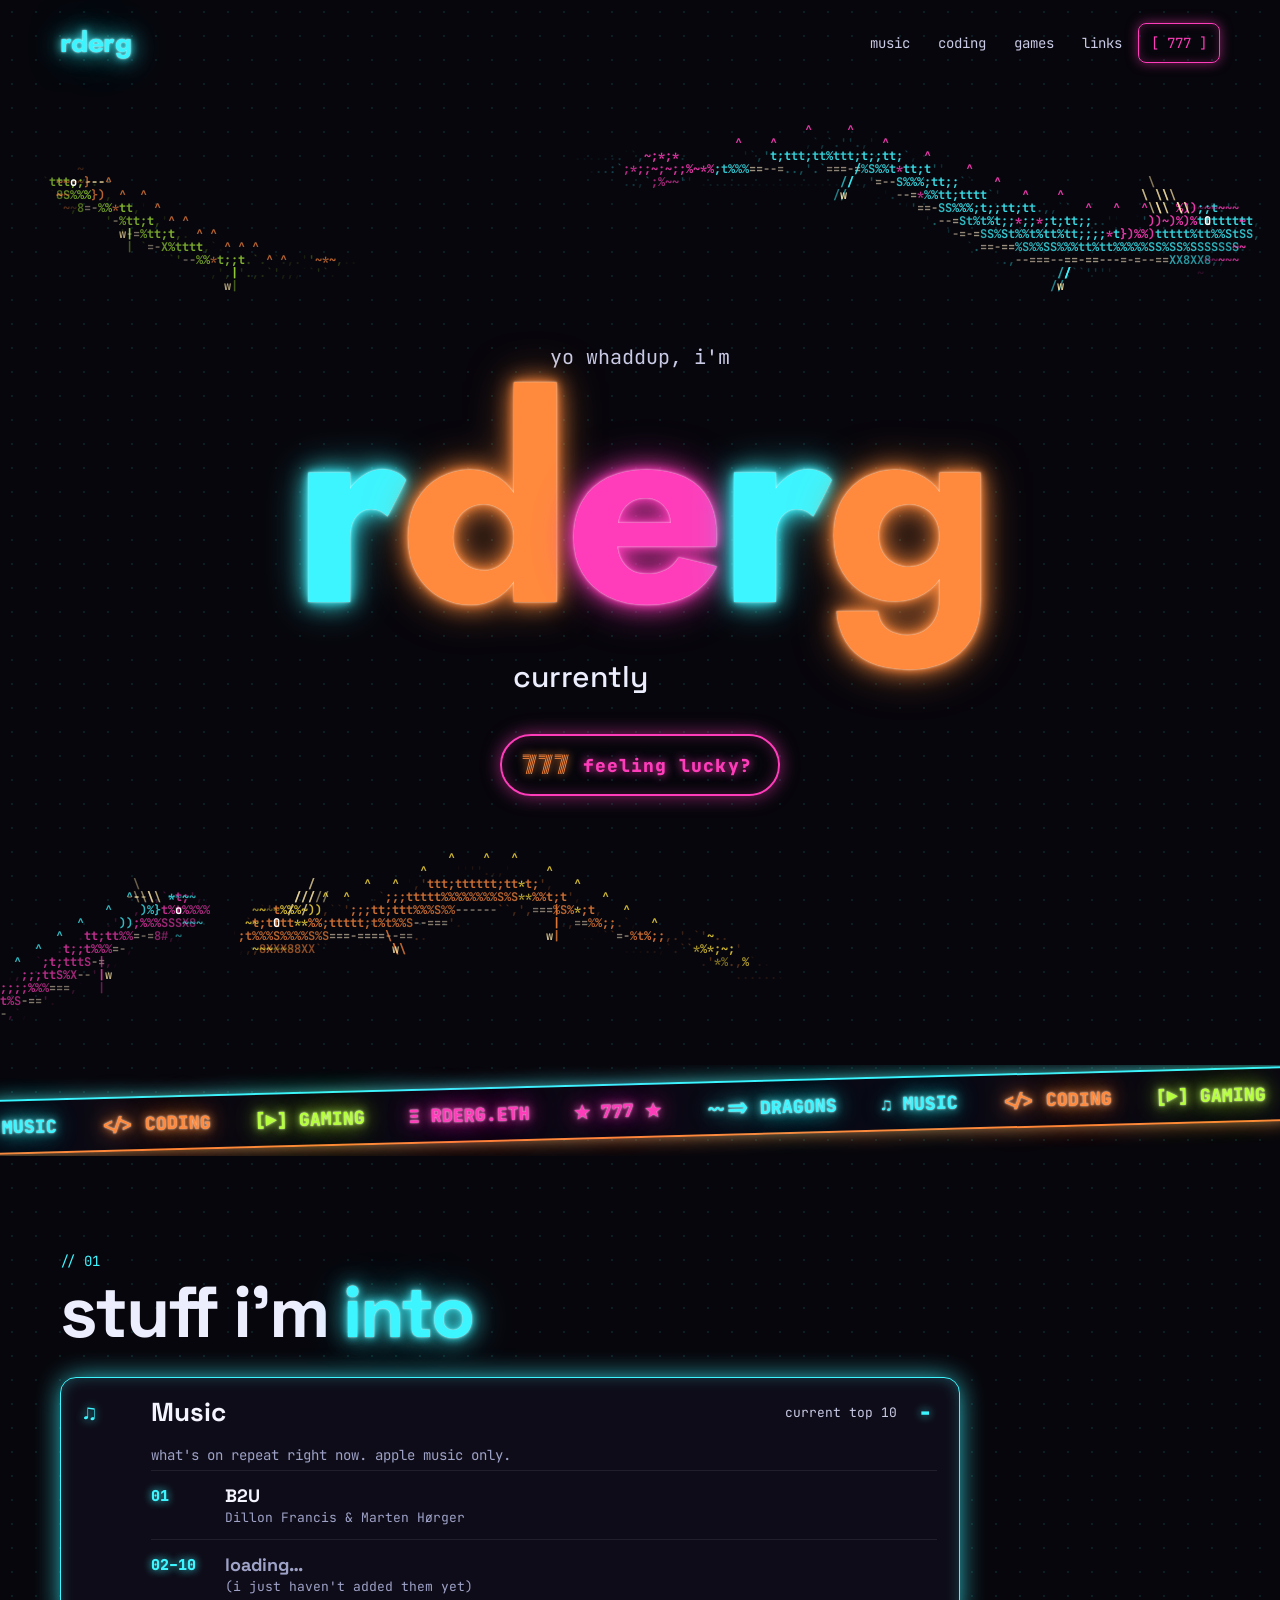
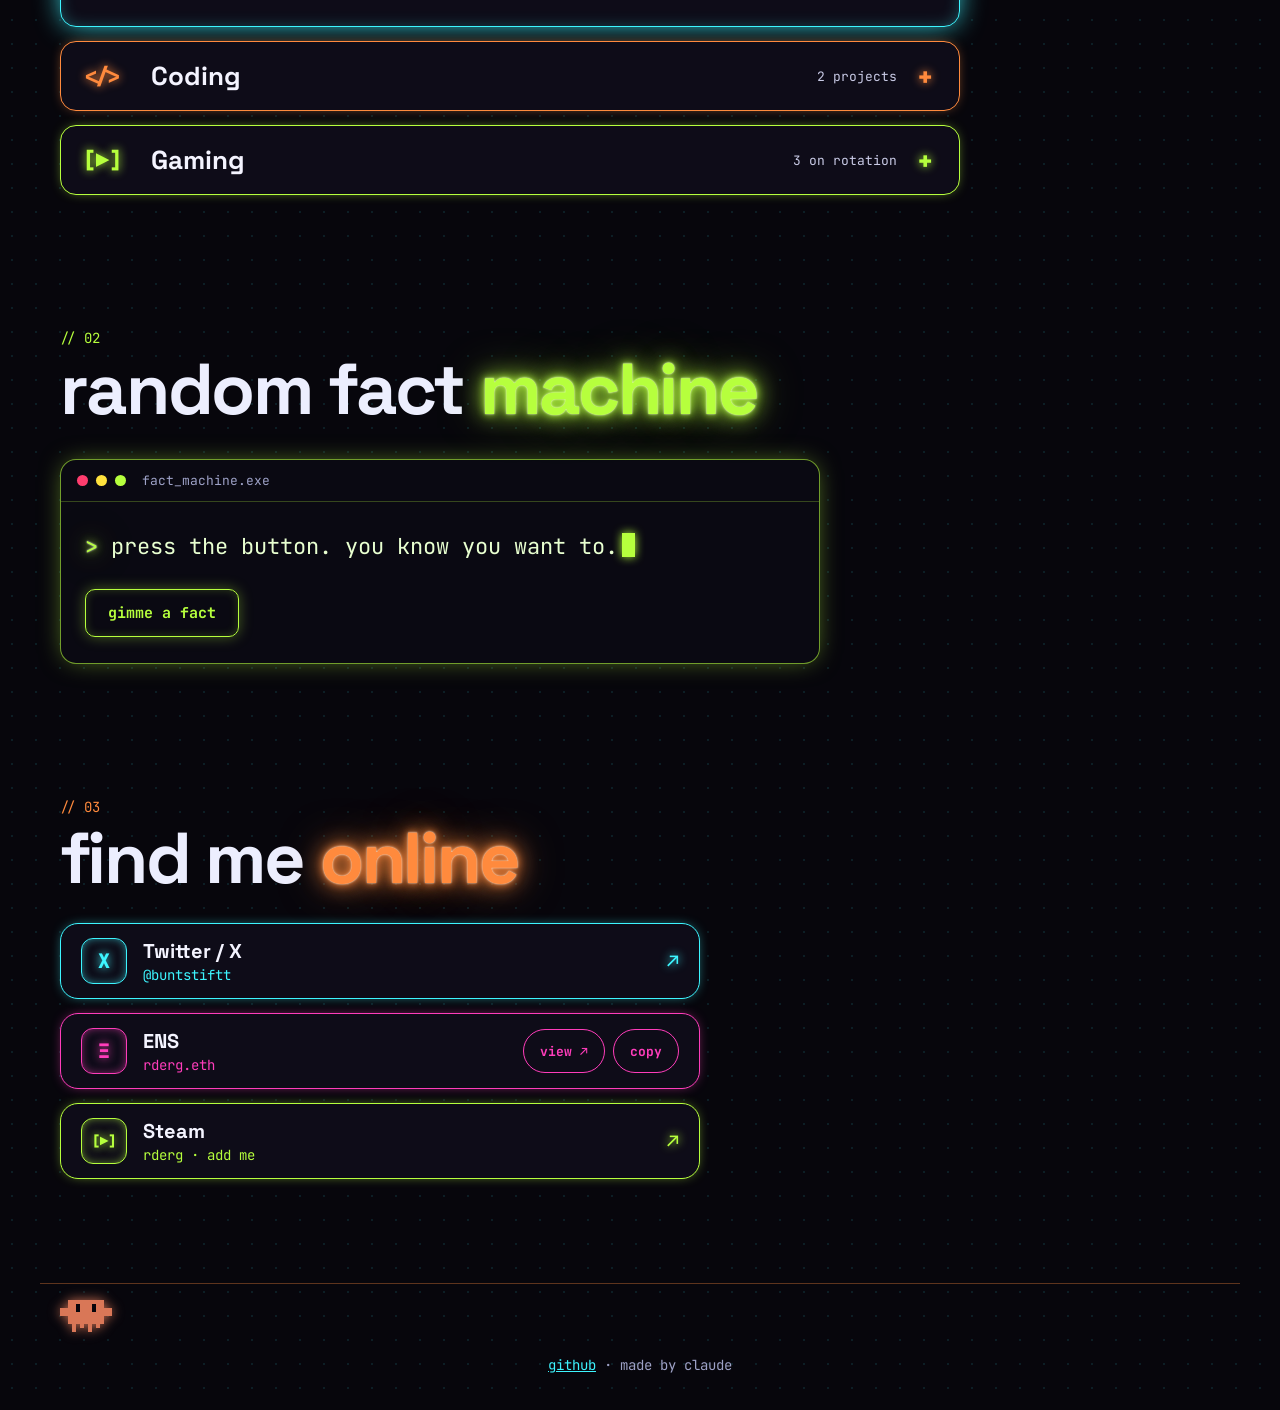
==== commit dfa89385: "Add the LUCKY 777 deluxe slot machine page The small slot machine on the home page is gone. A "feeli" ====
--- a/index.html
+++ b/index.html
@@ -22,7 +22,7 @@
   <link rel="preconnect" href="https://fonts.gstatic.com" crossorigin>
   <link rel="stylesheet" href="https://fonts.googleapis.com/css2?family=Monoton&family=Jost:wght@700&family=Space+Grotesk:wght@500;700&family=JetBrains+Mono:wght@400;700;800&display=swap">
   <!-- bump ?v= whenever these files change, so nobody gets a stale mix of old and new -->
-  <link rel="stylesheet" href="style.css?v=neon1">
+  <link rel="stylesheet" href="style.css?v=neon3">
 </head>
 <body>
   <nav class="nav" aria-label="Main">
@@ -32,7 +32,7 @@
       <a href="#list-coding" data-open="coding">coding</a>
       <a href="#list-games" data-open="games">games</a>
       <a href="#links">links</a>
-      <a class="nav-slot" href="#slots">[ 777 ]</a>
+      <a class="nav-slot" href="slots.html">[ 777 ]</a>
     </div>
   </nav>
 
@@ -42,6 +42,7 @@
       <p class="hero-hi">yo whaddup, i'm</p>
       <h1 class="hero-name" aria-label="rderg"><span class="neon-c" aria-hidden="true">r</span><span class="neon-o" aria-hidden="true">d</span><span class="neon-m flicker" aria-hidden="true">e</span><span class="neon-c" aria-hidden="true">r</span><span class="neon-o" aria-hidden="true">g</span></h1>
       <p class="hero-tagline">currently <span class="rotator" id="rotator">vibing</span></p>
+      <a class="lucky-btn" href="slots.html"><span class="lucky-777" aria-hidden="true">777</span> feeling lucky?</a>
     </div>
   </header>
 
@@ -58,45 +59,8 @@
       <div class="lists" id="lists"></div>
     </section>
 
-    <section class="section" id="slots">
-      <p class="kicker pink">// 02</p>
-      <h2 class="section-title">feeling <span class="neon-m">lucky?</span></h2>
-      <p class="section-hint">pull the lever. line up 7 · 7 · 7. no real money, just vibes.</p>
-
-      <div class="cabinet" id="cabinet">
-        <div class="cabinet-top">
-          <div class="lights" aria-hidden="true"></div>
-          <p class="cabinet-title neon-m">LUCKY 777</p>
-          <div class="lights" aria-hidden="true"></div>
-        </div>
-
-        <div class="machine">
-          <div class="reels">
-            <div class="reel"><div class="cell"></div><div class="cell"></div><div class="cell"></div></div>
-            <div class="reel"><div class="cell"></div><div class="cell"></div><div class="cell"></div></div>
-            <div class="reel"><div class="cell"></div><div class="cell"></div><div class="cell"></div></div>
-            <div class="payline"></div>
-          </div>
-          <button class="lever" id="lever" aria-label="Pull the lever">
-            <span class="socket"></span>
-            <span class="arm"><span class="stick"></span><span class="knob"></span></span>
-          </button>
-        </div>
-
-        <div class="cabinet-bottom">
-          <p class="slot-msg idle" id="slotMsg" aria-live="polite">line up 7 · 7 · 7 to win</p>
-          <button class="pull-btn" id="pullBtn">PULL</button>
-          <div class="chips">
-            <span class="chip">pulls <b id="pulls">0</b></span>
-            <span class="chip">jackpots <b id="jackpots">0</b></span>
-            <span class="chip">odds ≈ <b id="odds">1 in 23</b></span>
-          </div>
-        </div>
-      </div>
-    </section>
-
     <section class="section">
-      <p class="kicker lime">// 03</p>
+      <p class="kicker lime">// 02</p>
       <h2 class="section-title">random fact <span class="neon-l">machine</span></h2>
       <div class="terminal">
         <div class="terminal-bar">
@@ -111,7 +75,7 @@
     </section>
 
     <section class="section" id="links">
-      <p class="kicker orange">// 04</p>
+      <p class="kicker orange">// 03</p>
       <h2 class="section-title">find me <span class="neon-o">online</span></h2>
       <div class="link-list">
         <a class="lt cyan" href="https://x.com/buntstiftt">
@@ -139,10 +103,8 @@
 
   <footer class="footer" data-home></footer>
 
-  <div class="confetti-layer" id="confetti" aria-hidden="true" hidden></div>
-
-  <script src="site.js?v=neon1"></script>
-  <script src="dragons.js?v=neon1"></script>
-  <script src="script.js?v=neon1"></script>
+  <script src="site.js?v=neon3"></script>
+  <script src="dragons.js?v=neon3"></script>
+  <script src="script.js?v=neon3"></script>
 </body>
 </html>
--- a/style.css
+++ b/style.css
@@ -161,6 +161,31 @@
   transition: opacity .2s, transform .2s;
 }
 .rotator.out { opacity: 0; transform: rotate(-2deg) translateY(10px); }
+
+/* the way in to the slot machine on /slots */
+.lucky-btn {
+  display: inline-flex;
+  align-items: center;
+  gap: 12px;
+  min-height: 54px;
+  margin-top: 30px;
+  padding: 10px 26px 10px 20px;
+  border-radius: 999px;
+  border: 2px solid var(--pink);
+  color: var(--pink);
+  font-family: var(--mono);
+  font-weight: 800;
+  font-size: 18px;
+  letter-spacing: .06em;
+  text-decoration: none;
+  text-shadow: 0 0 10px var(--pink);
+  box-shadow: 0 0 18px rgba(255, 61, 187, .55), inset 0 0 14px rgba(255, 61, 187, .25);
+  transition: transform .15s, box-shadow .2s, color .2s, background .2s;
+}
+.lucky-777 { font-family: var(--sign); font-weight: 400; font-size: 24px; color: var(--orange); text-shadow: 0 0 8px var(--orange); transition: color .2s, text-shadow .2s; }
+.lucky-btn:hover { color: var(--bg); background: var(--pink); text-shadow: none; box-shadow: 0 0 36px var(--pink); transform: translateY(-2px) rotate(-1deg); }
+.lucky-btn:hover .lucky-777 { color: var(--bg); text-shadow: none; }
+.lucky-btn:focus-visible { outline: 2px solid var(--cyan); outline-offset: 4px; }
 
 .btn {
   display: inline-flex;
@@ -294,180 +319,6 @@
 }
 .acc-foot a:hover { color: #fff; box-shadow: 0 0 22px currentColor; }
 
-/* ---------- slot machine ---------- */
-.cabinet {
-  position: relative;
-  width: 100%;
-  max-width: 640px;
-  margin: 0 auto;
-  padding: 26px 26px 30px;
-  border-radius: 32px;
-  background: #0e0b18;
-  border: 2px solid var(--pink);
-  box-shadow: 0 0 0 1px rgba(255, 61, 187, .35), 0 0 40px rgba(255, 61, 187, .45), inset 0 0 34px rgba(255, 61, 187, .16);
-}
-.cabinet-top { display: flex; flex-direction: column; align-items: center; gap: 10px; margin-bottom: 22px; }
-.cabinet-title { margin: 0; font-family: var(--sign); font-size: clamp(30px, 6vw, 48px); line-height: 1.1; letter-spacing: .06em; }
-
-.lights { display: flex; gap: 12px; }
-.light { display: inline-block; width: 10px; height: 10px; border-radius: 50%; background: var(--yellow); box-shadow: 0 0 10px var(--yellow); animation: blink 1.1s steps(1) infinite; }
-.light:nth-child(even) { animation-delay: -.55s; }
-.cabinet.win .light { animation-duration: .18s; background: var(--pink); box-shadow: 0 0 12px var(--pink); }
-@keyframes blink { 50% { opacity: .18; box-shadow: none; } }
-
-.machine { display: flex; align-items: center; gap: 14px; }
-
-.reels {
-  position: relative;
-  flex: 1;
-  min-width: 0;
-  display: grid;
-  grid-template-columns: repeat(3, minmax(0, 1fr));
-  gap: 12px;
-  padding: 14px;
-  border-radius: 18px;
-  background: #05040a;
-  border: 1.5px solid rgba(61, 245, 255, .55);
-  box-shadow: inset 0 0 26px rgba(61, 245, 255, .22);
-}
-.reel {
-  height: 228px;
-  border-radius: 12px;
-  background: #120f1e;
-  border: 1px solid rgba(255, 255, 255, .06);
-  display: flex;
-  flex-direction: column;
-  justify-content: center;
-  align-items: center;
-  gap: 6px;
-  overflow: hidden;
-}
-.cell {
-  height: 68px;
-  display: flex;
-  align-items: center;
-  justify-content: center;
-  font-family: var(--mono);
-  font-weight: 800;
-  font-size: 64px;
-  line-height: 1;
-}
-.cell.dim { opacity: .22; transform: scale(.72); }
-.reel.spinning .cell { filter: blur(2.5px); animation: jitter .08s linear infinite; }
-.reel.spinning .cell.dim { transform: scale(.72); }
-@keyframes jitter { 50% { transform: translateY(10px); } }
-.cabinet.win .cell.mid { animation: win-pulse .45s ease-in-out infinite alternate; }
-@keyframes win-pulse { from { transform: scale(1); } to { transform: scale(1.22); } }
-
-.payline {
-  position: absolute;
-  left: 6px;
-  right: 6px;
-  top: 50%;
-  height: 2px;
-  margin-top: -1px;
-  background: var(--pink);
-  box-shadow: 0 0 10px var(--pink);
-  opacity: .55;
-  pointer-events: none;
-}
-
-.sym-7       { color: var(--red);    text-shadow: 0 0 4px #ffe1e8, 0 0 14px var(--red), 0 0 30px var(--red); }
-.sym-star    { color: var(--yellow); text-shadow: 0 0 14px var(--yellow); }
-.sym-diamond { color: var(--cyan);   text-shadow: 0 0 14px var(--cyan); }
-.sym-club    { color: var(--lime);   text-shadow: 0 0 14px var(--lime); }
-.sym-at      { color: var(--violet); text-shadow: 0 0 14px var(--violet); }
-.sym-bar {
-  color: var(--orange);
-  font-size: 30px;
-  height: 46px;
-  padding: 0 6px;
-  border: 3px solid currentColor;
-  border-radius: 8px;
-  box-shadow: 0 0 12px var(--orange);
-  text-shadow: 0 0 10px var(--orange);
-}
-
-.lever { position: relative; flex: none; width: 60px; height: 264px; padding: 0; background: none; border: none; cursor: pointer; }
-.lever:focus-visible { outline: 2px solid var(--cyan); outline-offset: 4px; border-radius: 12px; }
-.lever .arm { position: absolute; left: 0; right: 0; bottom: 114px; height: 140px; transform-origin: 50% 100%; transition: transform .18s ease-in; }
-.lever .stick { position: absolute; left: 50%; bottom: 0; width: 10px; height: 112px; margin-left: -5px; border-radius: 5px; background: var(--soft); box-shadow: 0 0 8px rgba(201, 203, 230, .5); }
-.lever .knob { position: absolute; left: 50%; top: 0; width: 42px; height: 42px; margin-left: -21px; border-radius: 50%; background: var(--red); box-shadow: 0 0 6px #fff inset, 0 0 20px var(--red), 0 0 40px rgba(255, 61, 110, .6); }
-.lever .socket { position: absolute; left: 50%; bottom: 96px; width: 44px; height: 36px; margin-left: -22px; border-radius: 10px; background: #1c1830; border: 1.5px solid var(--pink); box-shadow: 0 0 12px rgba(255, 61, 187, .5); }
-.lever.pulled .arm { transform: scaleY(-.7); }
-.lever:hover .knob { box-shadow: 0 0 6px #fff inset, 0 0 28px var(--red), 0 0 60px var(--red); }
-
-.cabinet-bottom { display: flex; flex-direction: column; align-items: center; gap: 18px; margin-top: 24px; }
-
-.slot-msg { min-height: 28px; margin: 0; font-family: var(--mono); font-size: 17px; text-align: center; }
-.slot-msg.idle { color: var(--soft); }
-.slot-msg.spin { color: var(--cyan); }
-.slot-msg.lose { color: var(--muted); }
-.slot-msg.near { color: var(--orange); text-shadow: 0 0 10px var(--orange); }
-.slot-msg.win  { color: var(--pink); font-weight: 800; text-shadow: 0 0 12px var(--pink); }
-
-.pull-btn {
-  min-height: 56px;
-  padding: 0 34px;
-  border: none;
-  border-radius: 999px;
-  background: var(--pink);
-  color: var(--bg);
-  font-family: var(--mono);
-  font-weight: 800;
-  font-size: 18px;
-  letter-spacing: .16em;
-  cursor: pointer;
-  box-shadow: 0 0 22px var(--pink);
-  transition: transform .12s, box-shadow .2s;
-}
-.pull-btn:hover { box-shadow: 0 0 40px var(--pink); transform: translateY(-2px); }
-.pull-btn:active { transform: translateY(2px); }
-.pull-btn:disabled { opacity: .45; cursor: wait; transform: none; box-shadow: 0 0 8px var(--pink); }
-
-.chips { display: flex; flex-wrap: wrap; justify-content: center; gap: 10px; }
-.chip { font-family: var(--mono); font-size: 13px; color: var(--soft); padding: 8px 14px; border-radius: 999px; border: 1px solid rgba(201, 203, 230, .25); background: var(--panel-dark); }
-.chip b { color: #fff; }
-
-/* ---------- confetti + jackpot ---------- */
-.confetti-layer { position: fixed; top: 0; right: 0; bottom: 0; left: 0; pointer-events: none; z-index: 9999; overflow: hidden; }
-.confetti-layer[hidden] { display: none; }
-.confetti { position: absolute; top: -30px; border-radius: 2px; animation-timing-function: cubic-bezier(.25, .6, .5, 1); animation-fill-mode: both; }
-.fall0 { animation-name: fall0; }
-.fall1 { animation-name: fall1; }
-.fall2 { animation-name: fall2; }
-.fall3 { animation-name: fall3; }
-@keyframes fall0 { from { transform: translate(0, 0) rotate(0); } to { transform: translate(90px, 110vh) rotate(720deg); } }
-@keyframes fall1 { from { transform: translate(0, 0) rotate(0); } to { transform: translate(-70px, 110vh) rotate(-540deg); } }
-@keyframes fall2 { from { transform: translate(0, 0) rotate(0) skewX(20deg); } to { transform: translate(150px, 110vh) rotate(900deg) skewX(20deg); } }
-@keyframes fall3 { from { transform: translate(0, 0) rotate(0); } to { transform: translate(-140px, 110vh) rotate(1080deg); } }
-
-.jackpot-banner { position: absolute; left: 50%; top: 42%; transform: translate(-50%, -50%); text-align: center; animation: jackpot 4.6s ease-out both; }
-@keyframes jackpot {
-  0%   { opacity: 0; transform: translate(-50%, -50%) scale(.2); }
-  12%  { opacity: 1; transform: translate(-50%, -50%) scale(1.12); }
-  18%  { transform: translate(-50%, -50%) scale(1); }
-  80%  { opacity: 1; }
-  100% { opacity: 0; transform: translate(-50%, -50%) scale(1.05); }
-}
-.jackpot-777 {
-  font-family: var(--sign);
-  font-size: clamp(96px, 18vw, 200px);
-  line-height: 1;
-  color: var(--red);
-  text-shadow: 0 0 4px #fff, 0 0 18px var(--red), 0 0 50px var(--red), 0 0 100px var(--pink);
-  animation: flicker 1.2s infinite;
-}
-.jackpot-text {
-  margin-left: .5em;
-  font-family: var(--mono);
-  font-weight: 800;
-  font-size: clamp(22px, 4vw, 40px);
-  letter-spacing: .5em;
-  color: var(--yellow);
-  text-shadow: 0 0 12px var(--yellow), 0 0 30px var(--orange);
-}
-
 /* ---------- fact machine ---------- */
 .terminal {
   max-width: 760px;
@@ -496,6 +347,7 @@
 .terminal-body { padding: 28px 24px 26px; display: flex; flex-direction: column; align-items: flex-start; gap: 26px; }
 .fact { margin: 0; font-family: var(--mono); font-size: clamp(17px, 2.2vw, 22px); line-height: 1.5; color: #e8ffd0; }
 .cursor { display: inline-block; width: .6em; height: 1.1em; margin-left: 4px; vertical-align: -3px; background: var(--lime); box-shadow: 0 0 10px var(--lime); animation: blink 1s steps(1) infinite; }
+@keyframes blink { 50% { opacity: .18; box-shadow: none; } }
 .pop-a { animation: pop-a .4s cubic-bezier(.3, 1.7, .5, 1); }
 .pop-b { animation: pop-b .4s cubic-bezier(.3, 1.7, .5, 1); }
 @keyframes pop-a { from { opacity: 0; } }
@@ -667,21 +519,10 @@
   .acc-body { padding: 0 16px 16px; }
   .lt { flex-wrap: wrap; padding: 14px 16px; }
   .lt-acts { width: 100%; padding-left: 62px; }
-  .cabinet { padding: 18px 14px 22px; border-radius: 24px; }
-  .reel { height: 168px; }
-  .cell { font-size: 42px; height: 48px; }
-  .sym-bar { font-size: 20px; height: 34px; }
-  .lever { width: 44px; height: 210px; }
-  .lever .arm { bottom: 90px; height: 110px; }
-  .lever .stick { height: 86px; }
-  .lever .knob { width: 32px; height: 32px; margin-left: -16px; }
-  .lever .socket { bottom: 74px; width: 34px; margin-left: -17px; }
-  .lights { gap: 9px; }
 }
 
 @media (prefers-reduced-motion: reduce) {
   html { scroll-behavior: auto; }
   *, *::before, *::after { animation: none !important; transition: none !important; }
   .walker-frame.f2, .walker-frame.f3, .walker-frame.f4, .walker-grin { opacity: 0; }
-  .confetti { display: none; }
-}
+}
